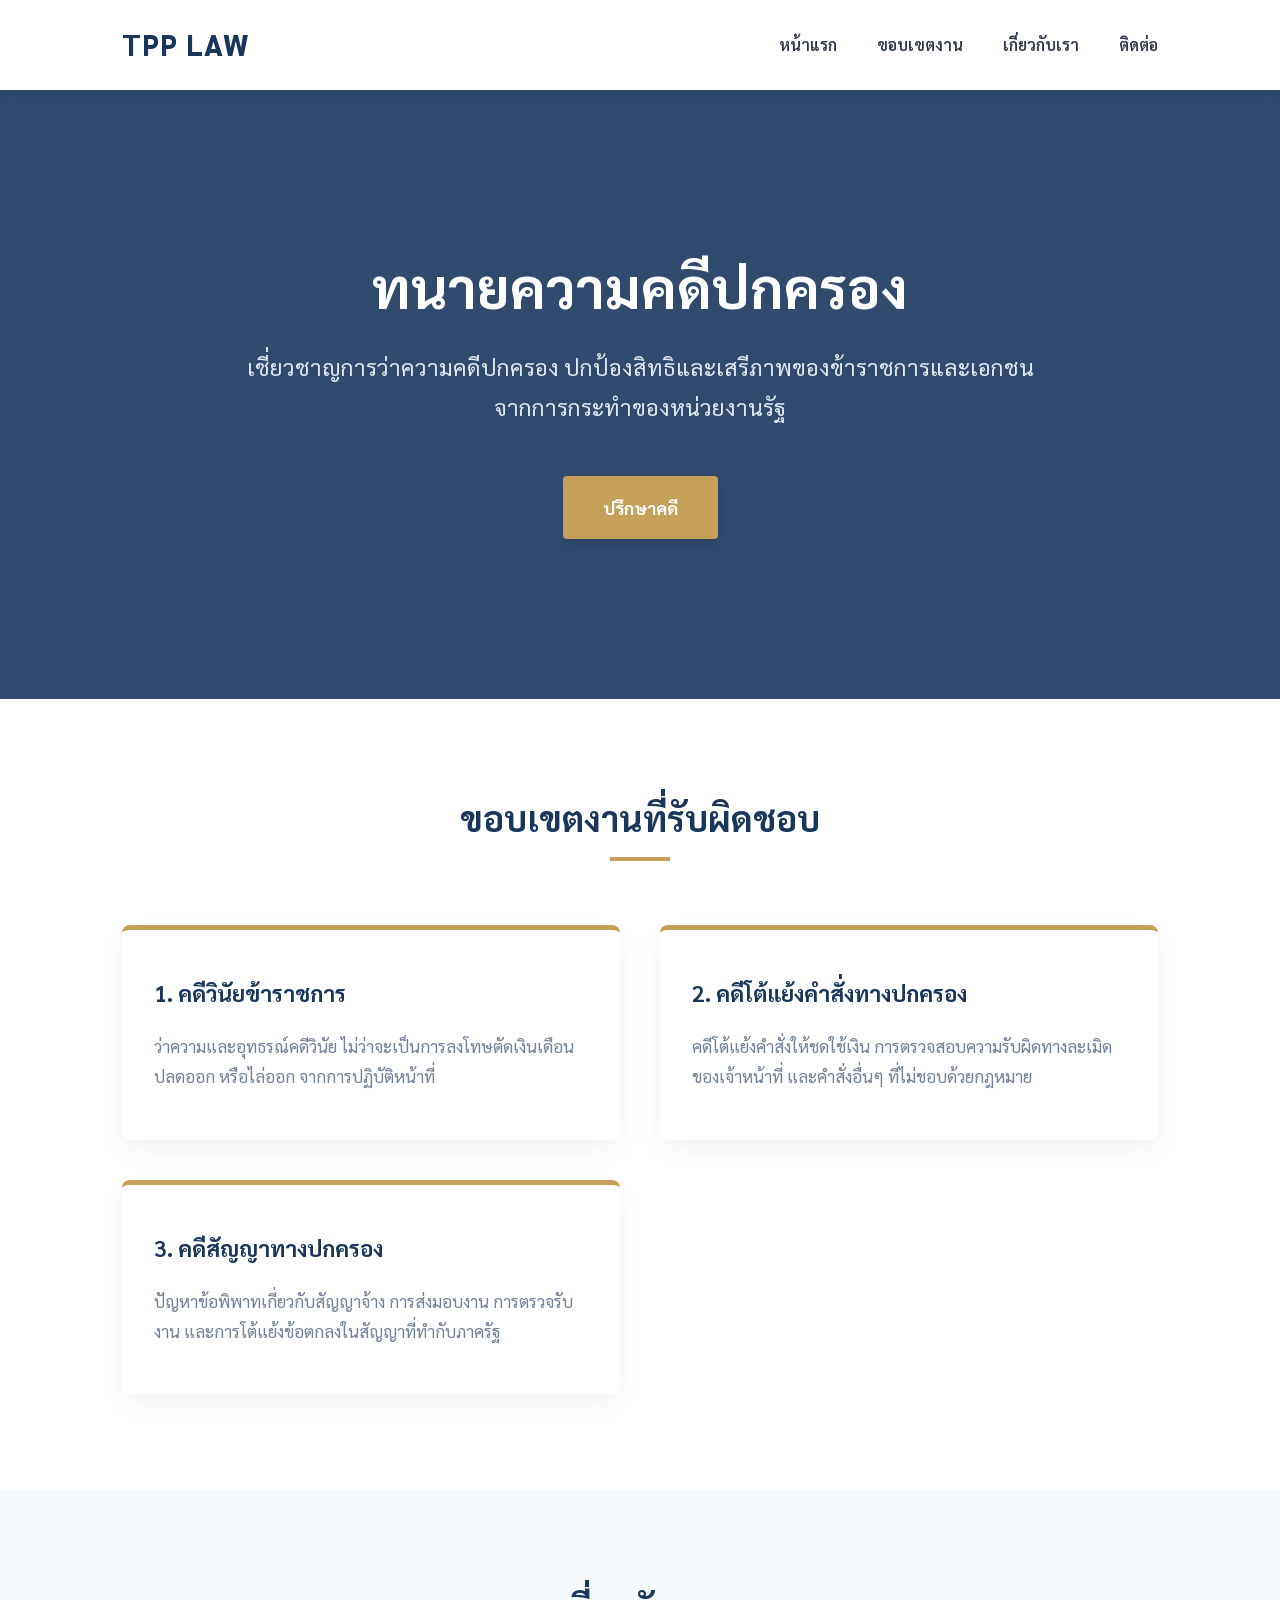
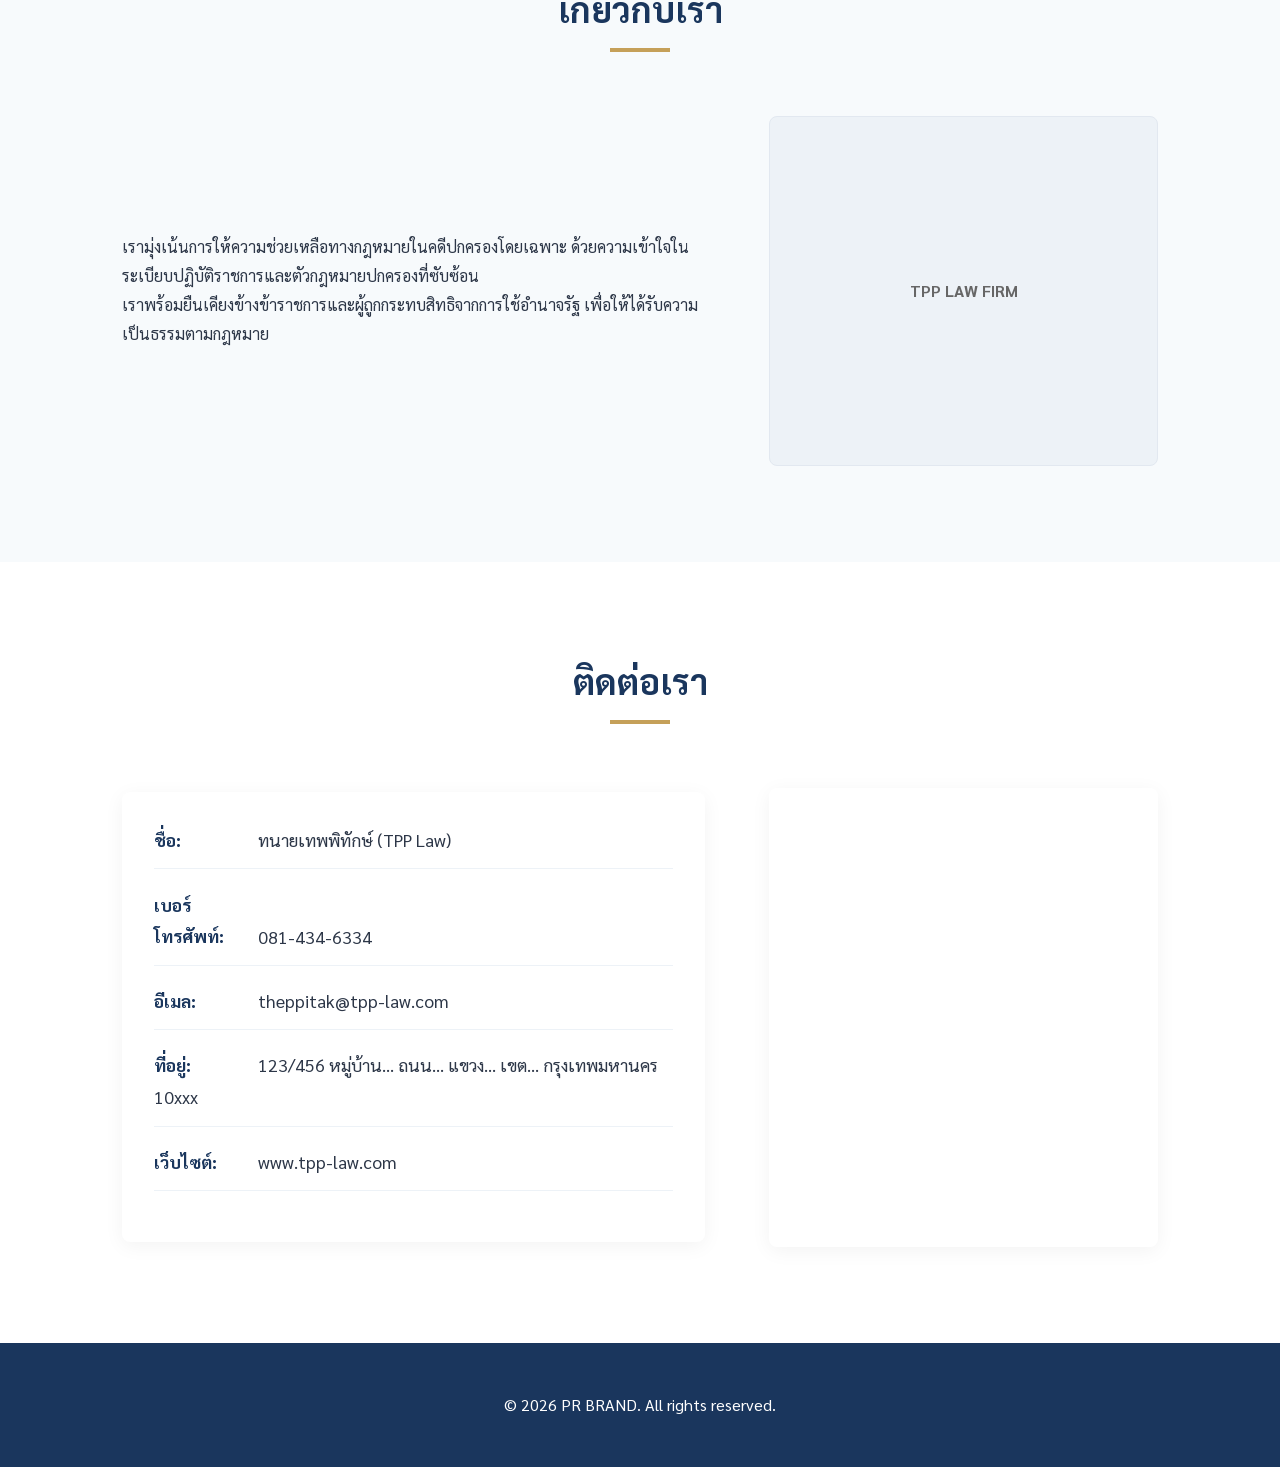
==== index.html @ 0ef20cc9 "Edit map" ====
<!DOCTYPE html>
<html lang="en">
<head>
    <meta charset="UTF-8">
    <meta name="viewport" content="width=device-width, initial-scale=1.0">
    <title>เทพพิทักษ์ (TPP Law) | ทนายความคดีปกครอง</title>
    <link rel="stylesheet" href="style.css">
    <link rel="preconnect" href="https://fonts.googleapis.com">
    <link rel="preconnect" href="https://fonts.gstatic.com" crossorigin>
    <link href="https://fonts.googleapis.com/css2?family=Sarabun:wght@400;600;700&family=Inter:wght@400;600;700&display=swap" rel="stylesheet">
</head>
<body>
    <header>
        <nav class="container">
            <div class="logo">TPP LAW</div>
            <ul class="nav-links">
                <li><a href="#hero">หน้าแรก</a></li>
                <li><a href="#services">ขอบเขตงาน</a></li>
                <li><a href="#about">เกี่ยวกับเรา</a></li>
                <li><a href="#contact">ติดต่อ</a></li>
            </ul>
        </nav>
    </header>

    <main>
        <section id="hero" class="hero">
            <div class="container">
                <h1>ทนายความคดีปกครอง</h1>
                <p>เชี่ยวชาญการว่าความคดีปกครอง ปกป้องสิทธิและเสรีภาพของข้าราชการและเอกชนจากการกระทำของหน่วยงานรัฐ</p>
                <a href="#contact" class="btn">ปรึกษาคดี</a>
            </div>
        </section>

        <section id="services" class="section">
            <div class="container">
                <h2>ขอบเขตงานที่รับผิดชอบ</h2>
                <div class="news-grid">
                    <article class="news-card">
                        <h3>1. คดีวินัยข้าราชการ</h3>
                        <p>ว่าความและอุทธรณ์คดีวินัย ไม่ว่าจะเป็นการลงโทษตัดเงินเดือน ปลดออก หรือไล่ออก จากการปฏิบัติหน้าที่</p>
                    </article>
                    <article class="news-card">
                        <h3>2. คดีโต้แย้งคำสั่งทางปกครอง</h3>
                        <p>คดีโต้แย้งคำสั่งให้ชดใช้เงิน การตรวจสอบความรับผิดทางละเมิดของเจ้าหน้าที่ และคำสั่งอื่นๆ ที่ไม่ชอบด้วยกฎหมาย</p>
                    </article>
                    <article class="news-card">
                        <h3>3. คดีสัญญาทางปกครอง</h3>
                        <p>ปัญหาข้อพิพาทเกี่ยวกับสัญญาจ้าง การส่งมอบงาน การตรวจรับงาน และการโต้แย้งข้อตกลงในสัญญาที่ทำกับภาครัฐ</p>
                    </article>
                </div>
            </div>
        </section>

        <section id="about" class="section bg-light">
            <div class="container">
                <h2>เกี่ยวกับเรา</h2>
                <div class="grid">
                    <div class="text">
                        <p>เรามุ่งเน้นการให้ความช่วยเหลือทางกฎหมายในคดีปกครองโดยเฉพาะ ด้วยความเข้าใจในระเบียบปฏิบัติราชการและตัวกฎหมายปกครองที่ซับซ้อน</p>
                        <p>เราพร้อมยืนเคียงข้างข้าราชการและผู้ถูกกระทบสิทธิจากการใช้อำนาจรัฐ เพื่อให้ได้รับความเป็นธรรมตามกฎหมาย</p>
                    </div>
                    <div class="image-placeholder">
                        <div class="box" style="display: flex; align-items: center; justify-content: center; font-weight: bold; color: #666;">TPP LAW FIRM</div>
                    </div>
                </div>
            </div>
        </section>

        <section id="contact" class="section">
            <div class="container">
                <h2>ติดต่อเรา</h2>
                <div class="grid">
                    <div class="contact-info">
                        <p><strong>ชื่อ:</strong> ทนายเทพพิทักษ์ (TPP Law)</p>
                        <p><strong>เบอร์โทรศัพท์:</strong> 081-434-6334</p>
                        <p><strong>อีเมล:</strong> theppitak@tpp-law.com</p>
                        <p><strong>ที่อยู่:</strong> 123/456 หมู่บ้าน... ถนน... แขวง... เขต... กรุงเทพมหานคร 10xxx</p>
                        <p><strong>เว็บไซต์:</strong> www.tpp-law.com</p>
                    </div>
                    <div class="map-container">
                        <!-- Google Maps Embed Placeholder -->
                       <iframe src="https://www.google.com/maps/embed?pb=!1m18!1m12!1m3!1d3872.954670544452!2d101.08023625074314!3d13.032708263732891!2m3!1f0!2f0!3f0!3m2!1i1024!2i768!4f13.1!3m3!1m2!1s0x3102c7f9271eb55d%3A0x60acb5c29b623179!2z4Liq4Liz4LiZ4Lix4LiB4LiH4Liy4LiZIOC5gOC4l-C4nuC4nuC4tOC4l-C4seC4geC4qeC5jCDguJfguJnguLLguKLguITguKfguLLguKE!5e1!3m2!1sth!2sth!4v1778157464120!5m2!1sth!2sth" width="600" height="450" style="border:0;" allowfullscreen="" loading="lazy" referrerpolicy="no-referrer-when-downgrade"></iframe>
                    </div>
                </div>
            </div>
        </section>
    </main>

    <footer>
        <div class="container">
            <p>&copy; 2026 PR BRAND. All rights reserved.</p>
        </div>
    </footer>

    <script src="script.js"></script>
</body>
</html>
---- style.css ----
:root {
    --primary-color: #1a365d; /* Navy Blue */
    --primary-dark: #122846;
    --accent-color: #c5a059; /* Gold */
    --text-color: #2d3748;
    --text-light: #718096;
    --bg-white: #ffffff;
    --bg-light: #f7fafc;
    --container-width: 1100px;
    --transition: all 0.3s ease;
}

* {
    margin: 0;
    padding: 0;
    box-sizing: border-box;
}

html {
    scroll-behavior: smooth;
}

body {
    font-family: 'Sarabun', 'Inter', sans-serif;
    line-height: 1.8;
    color: var(--text-color);
    background-color: var(--bg-white);
}

.container {
    max-width: var(--container-width);
    margin: 0 auto;
    padding: 0 2rem;
}

section {
    padding: 6rem 0;
}

.section.bg-light {
    background-color: var(--bg-light);
}

h1, h2, h3 {
    margin-bottom: 1.5rem;
    line-height: 1.3;
    font-weight: 700;
}

h2 {
    font-size: 2.2rem;
    text-align: center;
    margin-bottom: 4rem;
    color: var(--primary-color);
    position: relative;
}

h2::after {
    content: '';
    display: block;
    width: 60px;
    height: 4px;
    background: var(--accent-color);
    margin: 1rem auto 0;
}

a {
    text-decoration: none;
    color: inherit;
    transition: var(--transition);
}

ul {
    list-style: none;
}

/* Header & Nav */
header {
    background: rgba(255, 255, 255, 0.98);
    backdrop-filter: blur(10px);
    box-shadow: 0 2px 15px rgba(0,0,0,0.05);
    position: sticky;
    top: 0;
    z-index: 1000;
    padding: 1.2rem 0;
}

nav {
    display: flex;
    justify-content: space-between;
    align-items: center;
}

.logo {
    font-weight: 800;
    font-size: 1.8rem;
    color: var(--primary-color);
    letter-spacing: 1px;
}

.nav-links {
    display: flex;
    gap: 2.5rem;
}

.nav-links a {
    font-weight: 600;
    font-size: 1rem;
    color: var(--text-color);
}

.nav-links a:hover {
    color: var(--accent-color);
}

/* Hero Section */
.hero {
    background: linear-gradient(rgba(26, 54, 93, 0.9), rgba(26, 54, 93, 0.9)), url('https://images.unsplash.com/photo-1589829545856-d10d557cf95f?ixlib=rb-1.2.1&auto=format&fit=crop&w=1350&q=80');
    background-size: cover;
    background-position: center;
    color: #fff;
    text-align: center;
    padding: 10rem 0;
}

.hero h1 {
    font-size: 3.5rem;
    margin-bottom: 1.5rem;
}

.hero p {
    font-size: 1.4rem;
    color: #e2e8f0;
    max-width: 800px;
    margin: 0 auto 3rem;
}

.btn {
    display: inline-block;
    background: var(--accent-color);
    color: #fff;
    padding: 1rem 2.5rem;
    border-radius: 4px;
    font-weight: 700;
    font-size: 1.1rem;
    box-shadow: 0 4px 6px rgba(0,0,0,0.1);
}

.btn:hover {
    background: #b08e4a;
    transform: translateY(-2px);
}

/* Grid & Layout */
.grid {
    display: grid;
    grid-template-columns: 1.2fr 0.8fr;
    gap: 4rem;
    align-items: center;
}

.image-placeholder .box {
    width: 100%;
    height: 350px;
    background: #edf2f7;
    border-radius: 8px;
    border: 1px solid #e2e8f0;
}

/* Services/Cards */
.news-grid {
    display: grid;
    grid-template-columns: repeat(auto-fit, minmax(320px, 1fr));
    gap: 2.5rem;
}

.news-card {
    background: #fff;
    padding: 3rem 2rem;
    border-radius: 8px;
    box-shadow: 0 10px 25px rgba(0,0,0,0.05);
    border-top: 5px solid var(--accent-color);
    transition: var(--transition);
}

.news-card:hover {
    transform: translateY(-8px);
    box-shadow: 0 20px 35px rgba(0,0,0,0.1);
}

.news-card h3 {
    font-size: 1.4rem;
    color: var(--primary-color);
}

.news-card p {
    color: var(--text-light);
    font-size: 1.05rem;
}

/* Contact Section */
.contact-info {
    text-align: left;
    padding: 2rem;
    background: #fff;
    border-radius: 8px;
    box-shadow: 0 4px 20px rgba(0,0,0,0.05);
}

.map-container {
    width: 100%;
    overflow: hidden;
    border-radius: 8px;
    box-shadow: 0 4px 20px rgba(0,0,0,0.05);
}

.contact-info p {
    margin-bottom: 1.2rem;
    font-size: 1.1rem;
    border-bottom: 1px solid #edf2f7;
    padding-bottom: 0.8rem;
}

.contact-info strong {
    color: var(--primary-color);
    display: inline-block;
    width: 100px;
}

/* Footer */
footer {
    background: var(--primary-color);
    color: #fff;
    text-align: center;
    padding: 3rem 0;
}

/* Responsive */
@media (max-width: 768px) {
    .hero h1 {
        font-size: 2.5rem;
    }
    
    .grid {
        grid-template-columns: 1fr;
        gap: 2rem;
    }
    
    .nav-links {
        display: none;
    }
    
    section {
        padding: 4rem 0;
    }
}
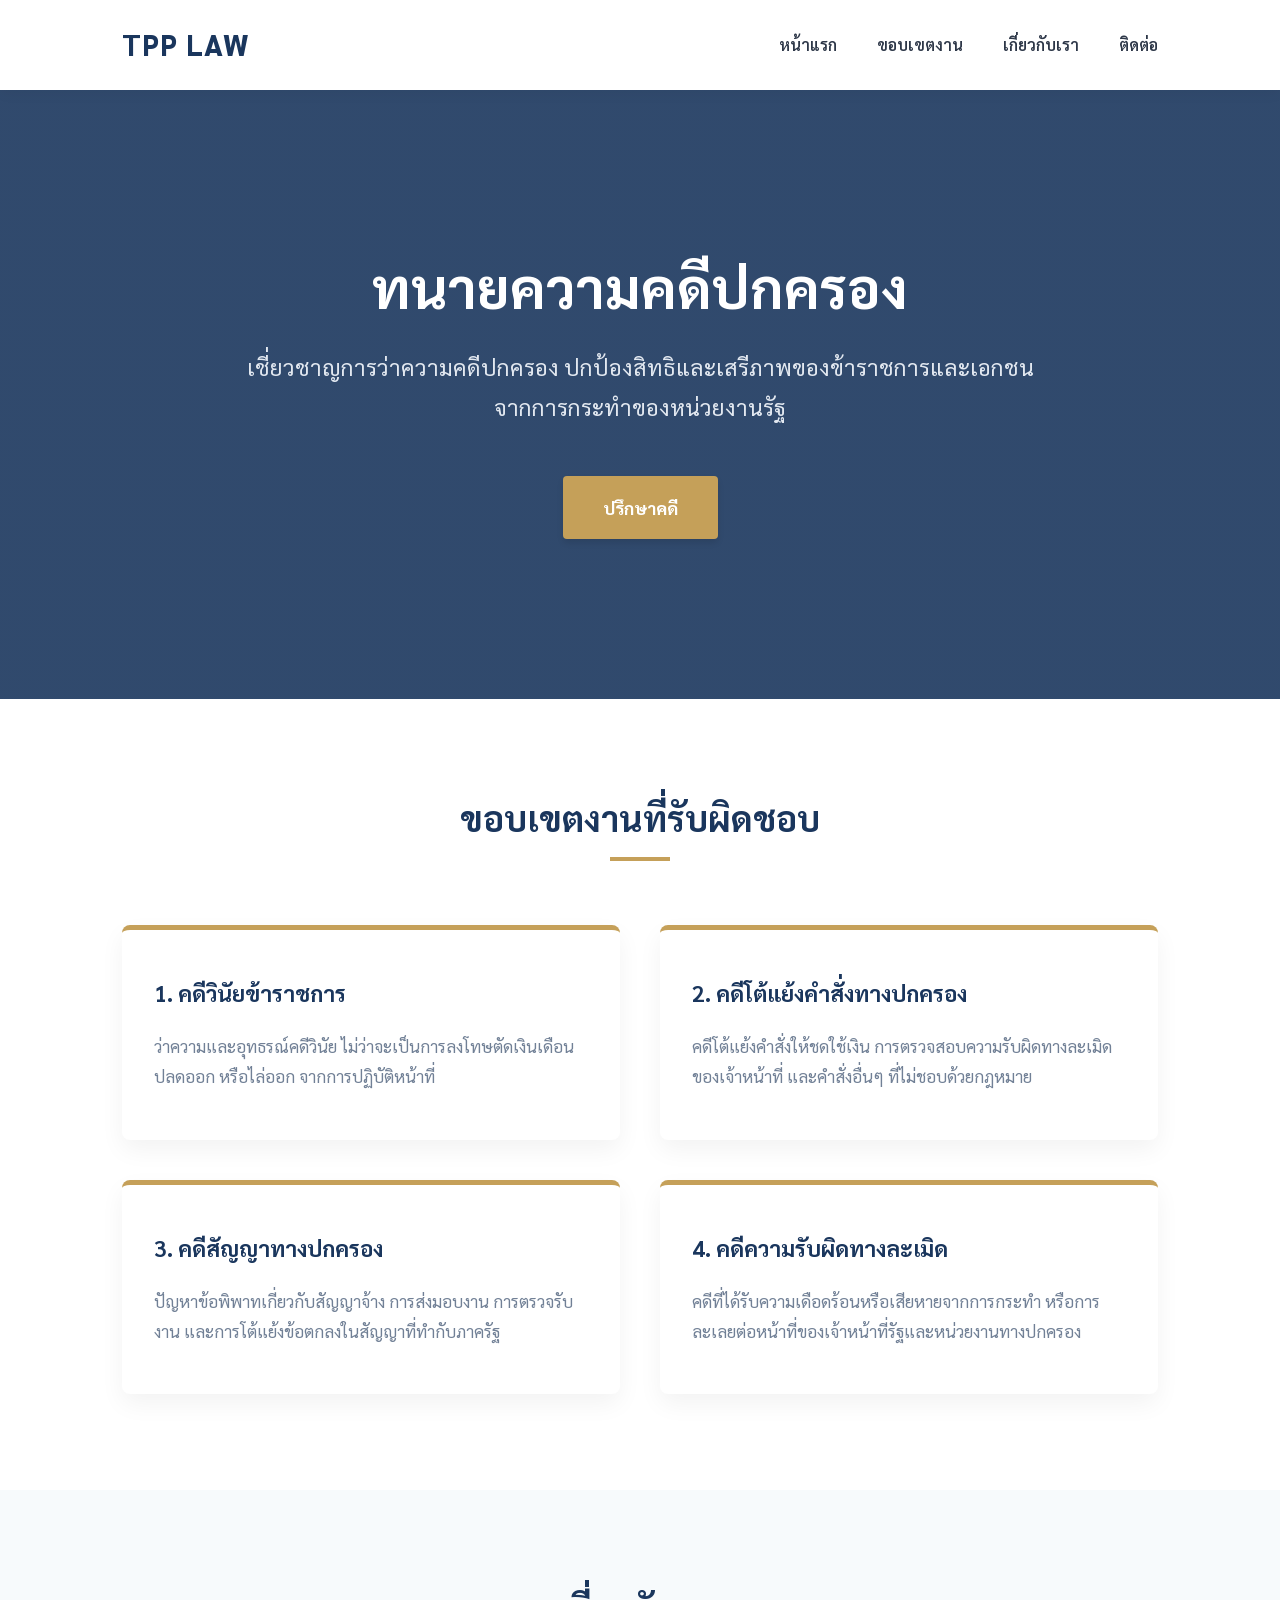
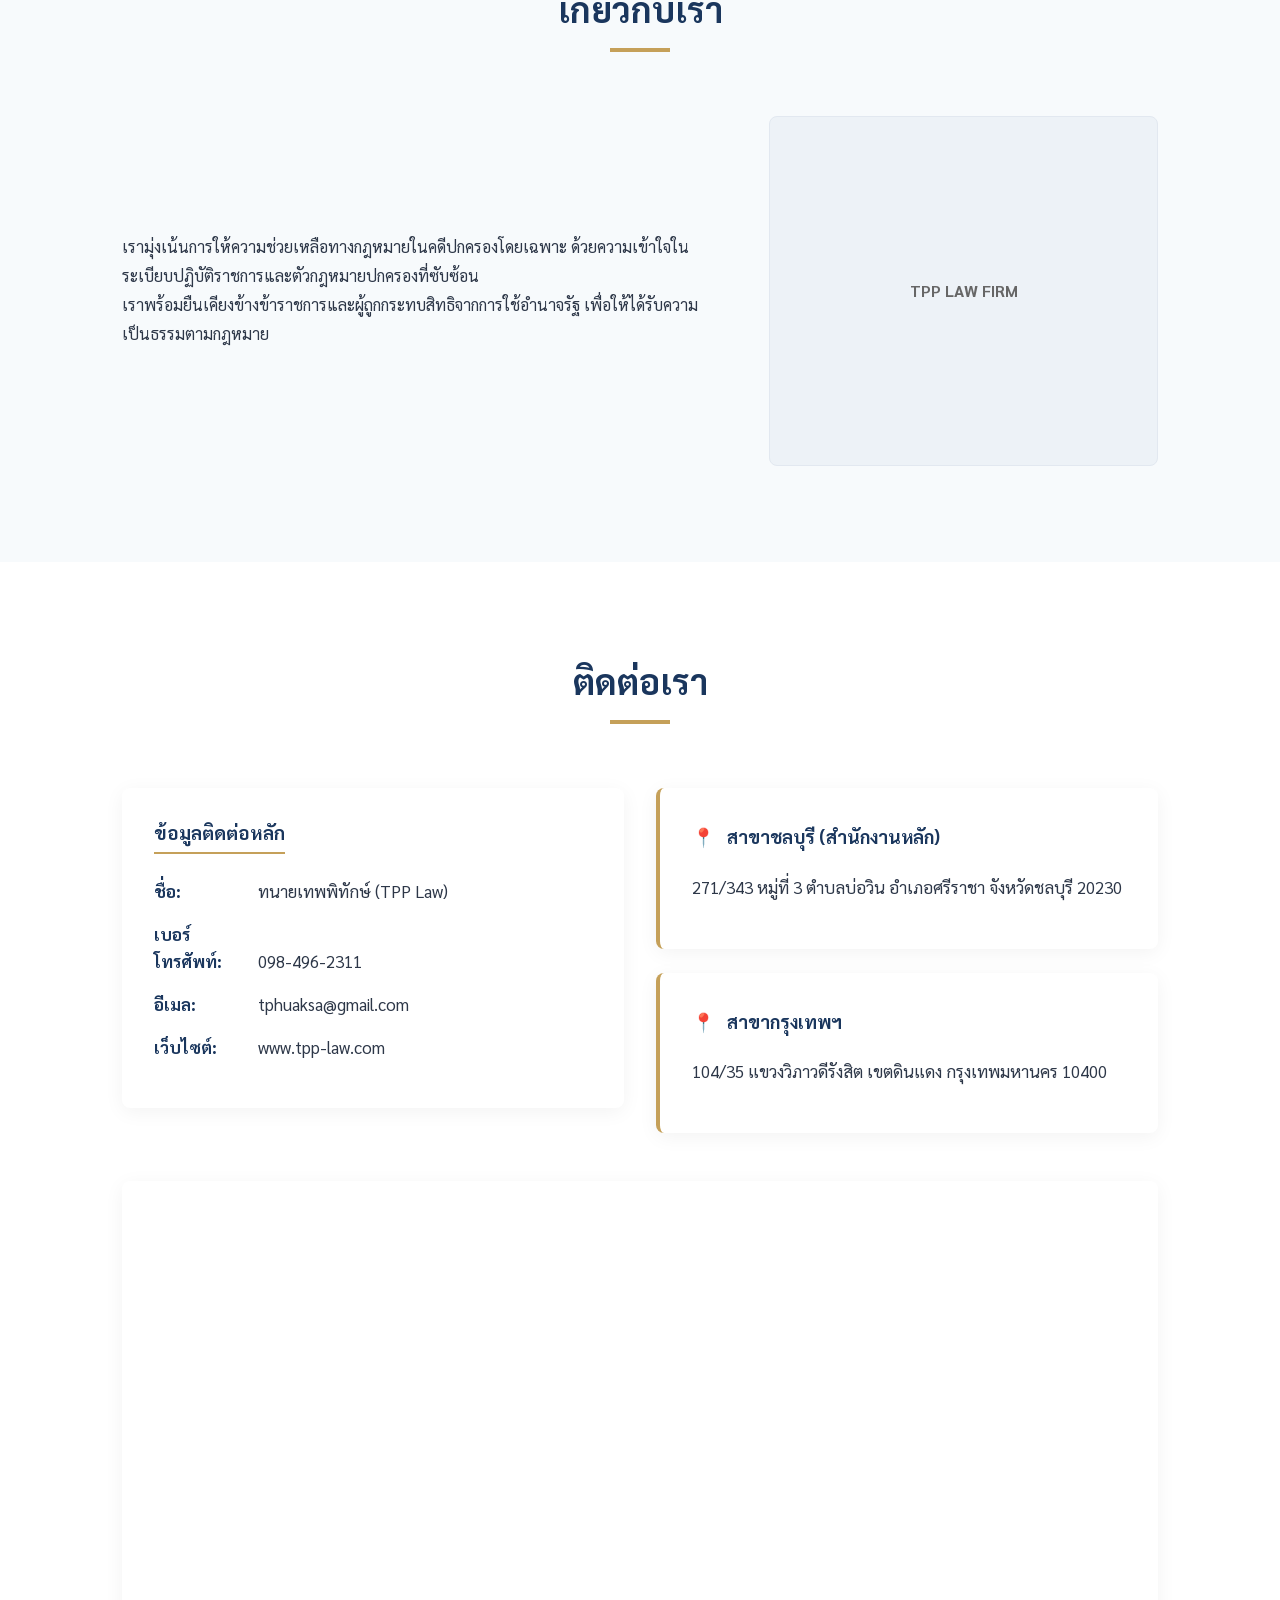
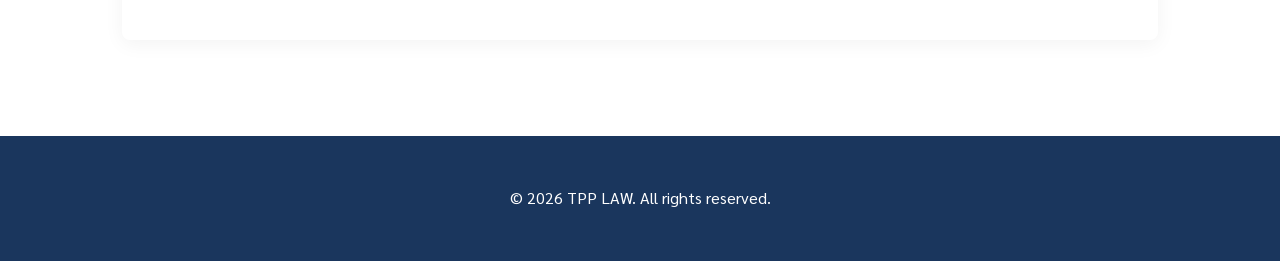
==== commit a7884787: "Add 4th service category - official liability" ====
--- a/index.html
+++ b/index.html
@@ -47,6 +47,10 @@
                         <h3>3. คดีสัญญาทางปกครอง</h3>
                         <p>ปัญหาข้อพิพาทเกี่ยวกับสัญญาจ้าง การส่งมอบงาน การตรวจรับงาน และการโต้แย้งข้อตกลงในสัญญาที่ทำกับภาครัฐ</p>
                     </article>
+                    <article class="news-card">
+                        <h3>4. คดีความรับผิดทางละเมิด</h3>
+                        <p>คดีที่ได้รับความเดือดร้อนหรือเสียหายจากการกระทำ หรือการละเลยต่อหน้าที่ของเจ้าหน้าที่รัฐและหน่วยงานทางปกครอง</p>
+                    </article>
                 </div>
             </div>
         </section>
@@ -69,18 +73,32 @@
         <section id="contact" class="section">
             <div class="container">
                 <h2>ติดต่อเรา</h2>
-                <div class="grid">
-                    <div class="contact-info">
-                        <p><strong>ชื่อ:</strong> ทนายเทพพิทักษ์ (TPP Law)</p>
-                        <p><strong>เบอร์โทรศัพท์:</strong> 081-434-6334</p>
-                        <p><strong>อีเมล:</strong> theppitak@tpp-law.com</p>
-                        <p><strong>ที่อยู่:</strong> 123/456 หมู่บ้าน... ถนน... แขวง... เขต... กรุงเทพมหานคร 10xxx</p>
-                        <p><strong>เว็บไซต์:</strong> www.tpp-law.com</p>
+                <div class="contact-grid">
+                    <div class="contact-main">
+                        <div class="contact-card">
+                            <h3>ข้อมูลติดต่อหลัก</h3>
+                            <p><strong>ชื่อ:</strong> ทนายเทพพิทักษ์ (TPP Law)</p>
+                            <p><strong>เบอร์โทรศัพท์:</strong> 098-496-2311</p>
+                            <p><strong>อีเมล:</strong> tphuaksa@gmail.com</p>
+                            <p><strong>เว็บไซต์:</strong> www.tpp-law.com</p>
+                        </div>
                     </div>
-                    <div class="map-container">
-                        <!-- Google Maps Embed Placeholder -->
-                       <iframe src="https://www.google.com/maps/embed?pb=!1m18!1m12!1m3!1d3872.954670544452!2d101.08023625074314!3d13.032708263732891!2m3!1f0!2f0!3f0!3m2!1i1024!2i768!4f13.1!3m3!1m2!1s0x3102c7f9271eb55d%3A0x60acb5c29b623179!2z4Liq4Liz4LiZ4Lix4LiB4LiH4Liy4LiZIOC5gOC4l-C4nuC4nuC4tOC4l-C4seC4geC4qeC5jCDguJfguJnguLLguKLguITguKfguLLguKE!5e1!3m2!1sth!2sth!4v1778157464120!5m2!1sth!2sth" width="600" height="450" style="border:0;" allowfullscreen="" loading="lazy" referrerpolicy="no-referrer-when-downgrade"></iframe>
+
+                    <div class="address-grid">
+                        <div class="address-card">
+                            <h4><i class="icon">📍</i> สาขาชลบุรี (สำนักงานหลัก)</h4>
+                            <p>271/343 หมู่ที่ 3 ตำบลบ่อวิน อำเภอศรีราชา จังหวัดชลบุรี 20230</p>
+                        </div>
+                        <div class="address-card">
+                            <h4><i class="icon">📍</i> สาขากรุงเทพฯ</h4>
+                            <p>104/35 แขวงวิภาวดีรังสิต เขตดินแดง กรุงเทพมหานคร 10400</p>
+                        </div>
                     </div>
+                </div>
+
+                <div class="map-container" style="margin-top: 3rem;">
+                    <!-- Google Maps Embed -->
+                    <iframe src="https://www.google.com/maps/embed?pb=!1m18!1m12!1m3!1d3872.954670544452!2d101.08023625074314!3d13.032708263732891!2m3!1f0!2f0!3f0!3m2!1i1024!2i768!4f13.1!3m3!1m2!1s0x3102c7f9271eb55d%3A0x60acb5c29b623179!2z4Liq4Liz4LiZ4Lix4LiB4LiH4Liy4LiZIOC5gOC4l-C4nuC4nuC4tOC4l-C4seC4geC4qeC5jCDguJfguJnguLLguKLguITguKfguLLguKE!5e1!3m2!1sth!2sth!4v1778157464120!5m2!1sth!2sth" width="100%" height="450" style="border:0; border-radius: 8px;" allowfullscreen="" loading="lazy" referrerpolicy="no-referrer-when-downgrade"></iframe>
                 </div>
             </div>
         </section>
@@ -88,7 +106,7 @@
 
     <footer>
         <div class="container">
-            <p>&copy; 2026 PR BRAND. All rights reserved.</p>
+            <p>&copy; 2026 TPP LAW. All rights reserved.</p>
         </div>
     </footer>
 
--- a/style.css
+++ b/style.css
@@ -199,12 +199,60 @@
 }
 
 /* Contact Section */
-.contact-info {
-    text-align: left;
+.contact-grid {
+    display: grid;
+    grid-template-columns: 1fr 1fr;
+    gap: 2rem;
+    align-items: start;
+}
+
+.contact-card, .address-card {
+    background: #fff;
     padding: 2rem;
-    background: #fff;
     border-radius: 8px;
     box-shadow: 0 4px 20px rgba(0,0,0,0.05);
+    height: 100%;
+}
+
+.contact-card h3, .address-card h4 {
+    color: var(--primary-color);
+    margin-bottom: 1.5rem;
+    border-bottom: 2px solid var(--accent-color);
+    padding-bottom: 0.5rem;
+    display: inline-block;
+}
+
+.contact-card p, .address-card p {
+    margin-bottom: 1rem;
+    font-size: 1.05rem;
+    line-height: 1.6;
+}
+
+.contact-card strong {
+    color: var(--primary-color);
+    display: inline-block;
+    width: 100px;
+}
+
+.address-grid {
+    display: grid;
+    grid-template-columns: 1fr;
+    gap: 1.5rem;
+}
+
+.address-card {
+    border-left: 4px solid var(--accent-color);
+}
+
+.address-card h4 {
+    font-size: 1.15rem;
+    border-bottom: none;
+    margin-bottom: 0.8rem;
+}
+
+.icon {
+    margin-right: 0.5rem;
+    font-style: normal;
 }
 
 .map-container {
@@ -212,19 +260,6 @@
     overflow: hidden;
     border-radius: 8px;
     box-shadow: 0 4px 20px rgba(0,0,0,0.05);
-}
-
-.contact-info p {
-    margin-bottom: 1.2rem;
-    font-size: 1.1rem;
-    border-bottom: 1px solid #edf2f7;
-    padding-bottom: 0.8rem;
-}
-
-.contact-info strong {
-    color: var(--primary-color);
-    display: inline-block;
-    width: 100px;
 }
 
 /* Footer */
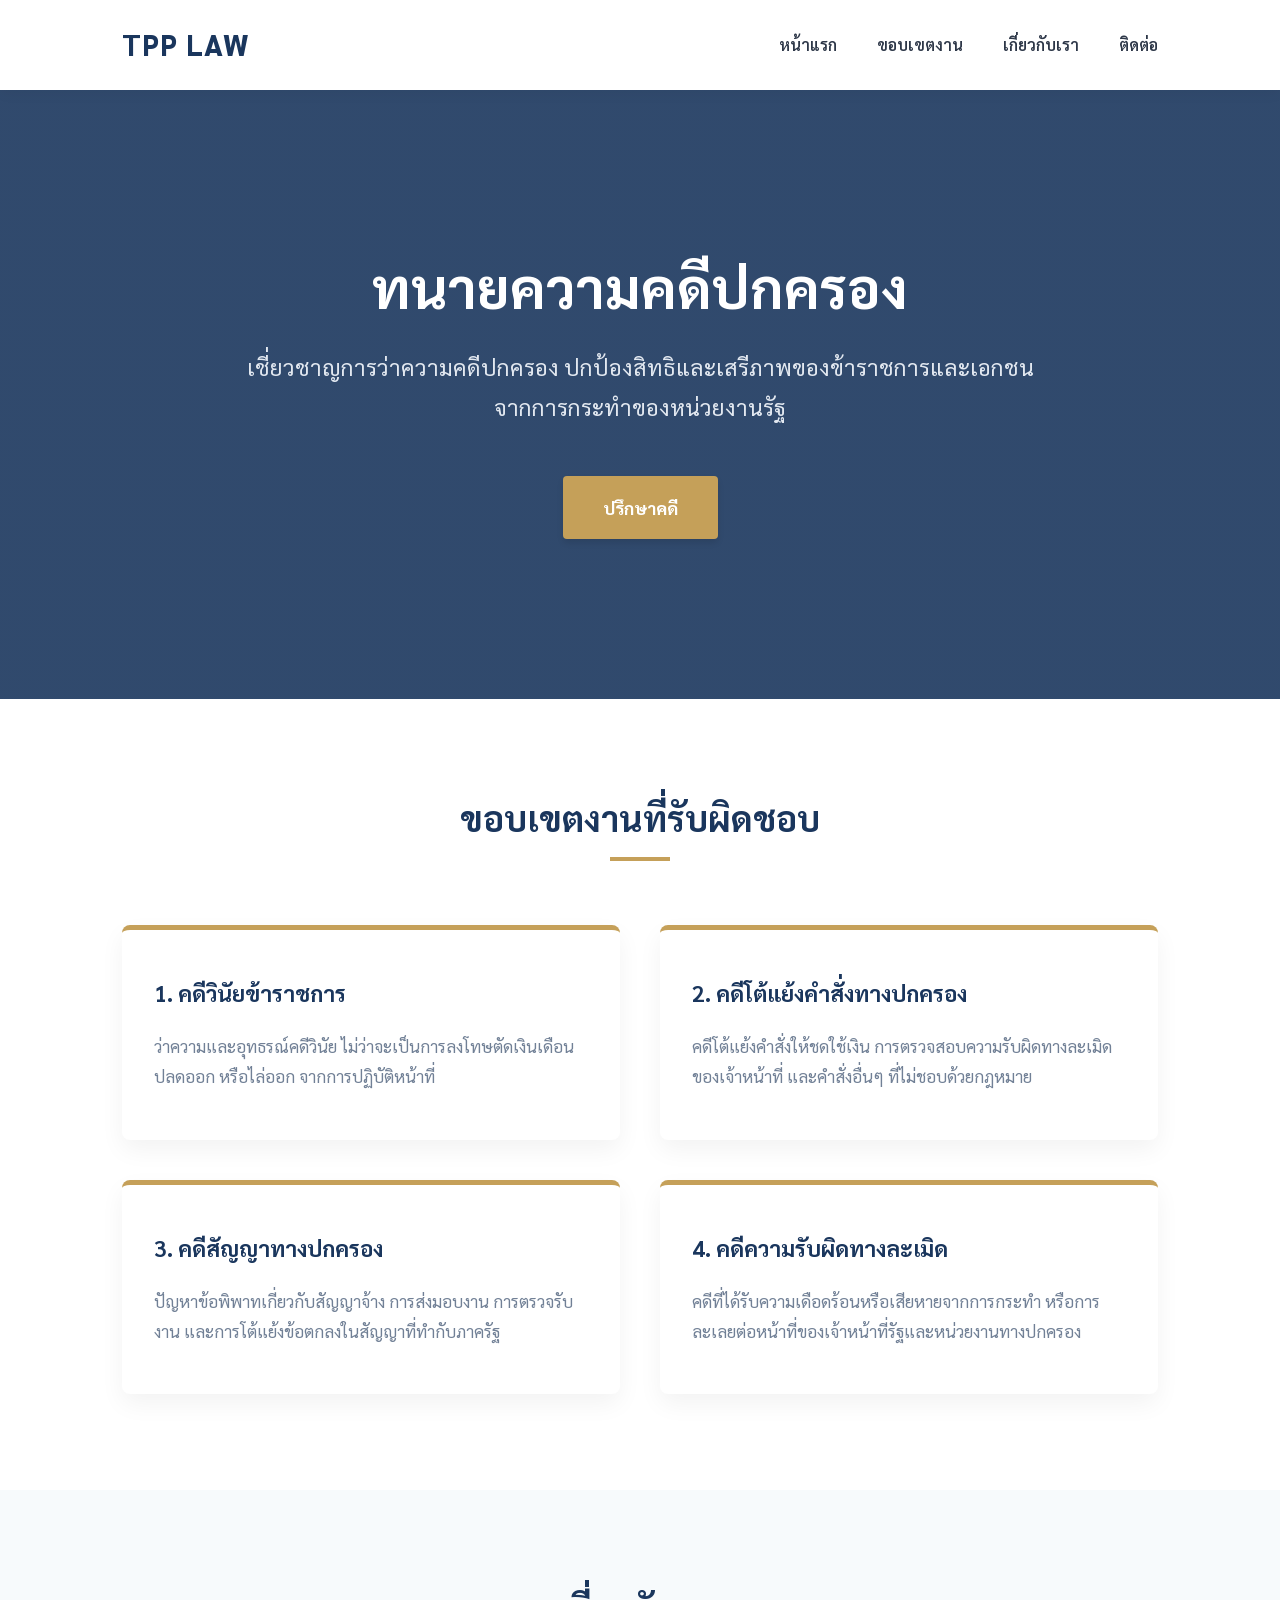
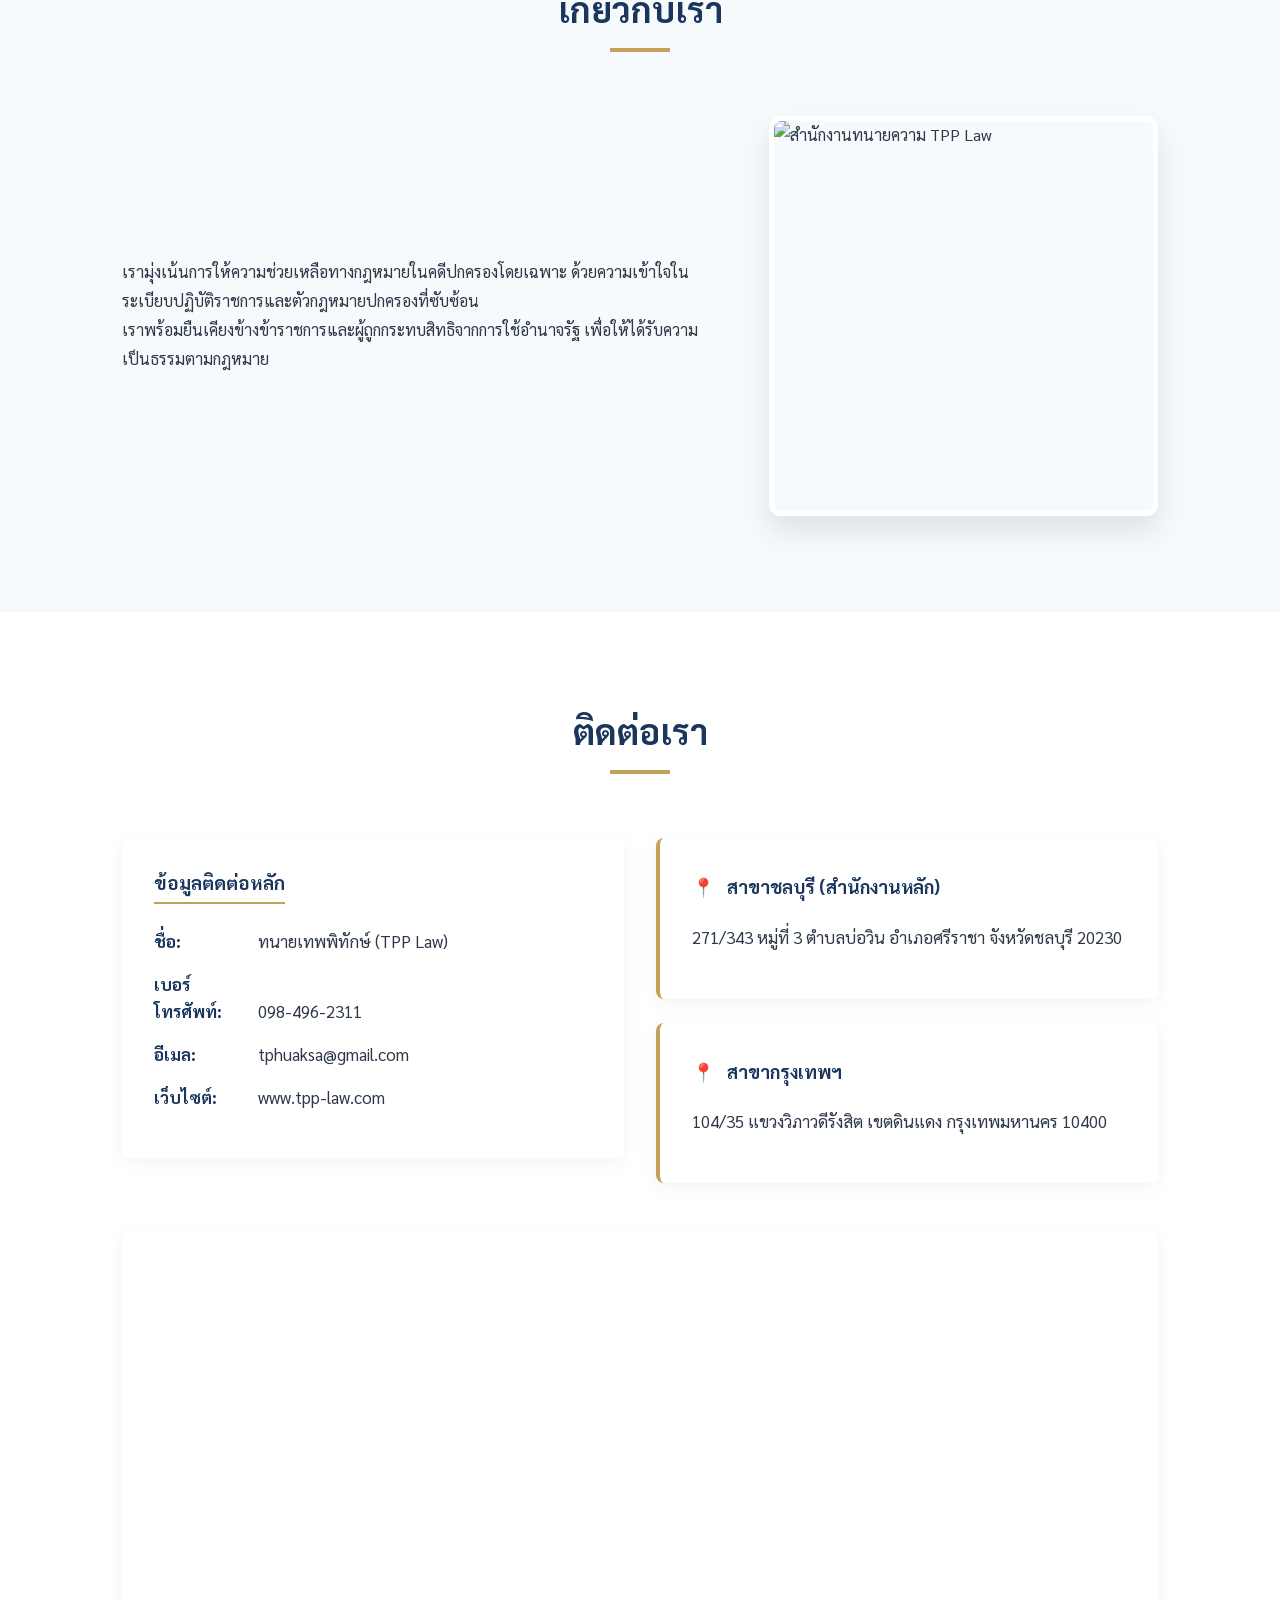
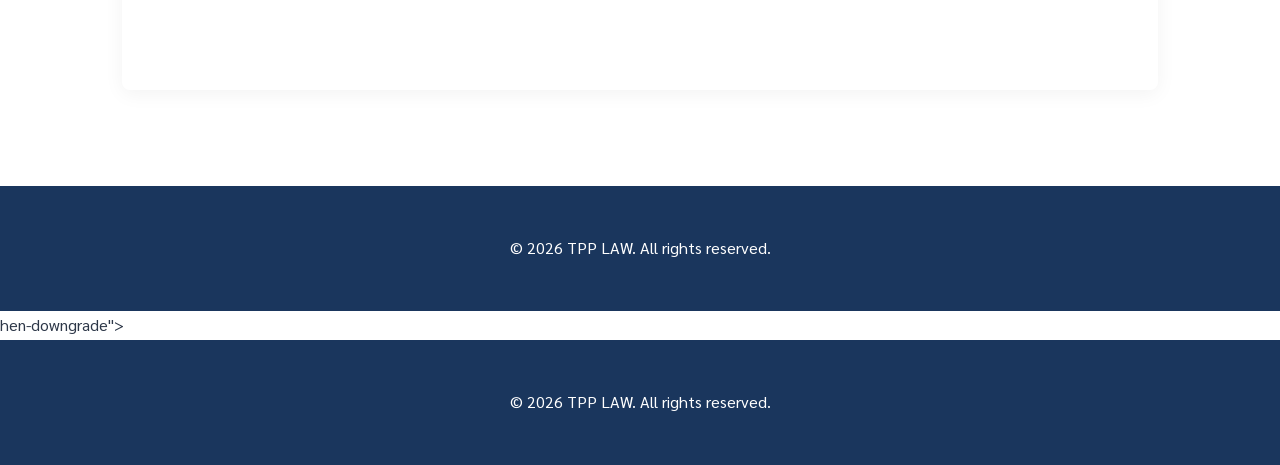
==== commit 506b2c11: "Emphasize phone number and call-to-actions for consultations" ====
--- a/index.html
+++ b/index.html
@@ -1,9 +1,73 @@
 <!DOCTYPE html>
-<html lang="en">
+<html lang="th">
 <head>
     <meta charset="UTF-8">
     <meta name="viewport" content="width=device-width, initial-scale=1.0">
-    <title>เทพพิทักษ์ (TPP Law) | ทนายความคดีปกครอง</title>
+    <title>ทนายเทพพิทักษ์ (TPP Law) | ทนายความคดีปกครอง เชี่ยวชาญคดีวินัยและละเมิด</title>
+    <meta name="description" content="ทนายเทพพิทักษ์ (TPP Law) เชี่ยวชาญคดีปกครอง คดีวินัยข้าราชการ คดีโต้แย้งคำสั่งทางปกครอง และคดีความรับผิดทางละเมิด ให้คำปรึกษากฎหมายปกครองทั้งในชลบุรีและกรุงเทพฯ">
+    <meta name="keywords" content="ทนายคดีปกครอง, ทนายเทพพิทักษ์, TPP Law, คดีวินัยข้าราชการ, คดีปกครอง ชลบุรี, คดีปกครอง กรุงเทพ, ทนายความ บ่อวิน, ฟ้องศาลปกครอง">
+    <link rel="canonical" href="https://www.tpp-law.com/">
+
+    <!-- Open Graph / Facebook -->
+    <meta property="og:type" content="website">
+    <meta property="og:url" content="https://www.tpp-law.com/">
+    <meta property="og:title" content="ทนายเทพพิทักษ์ (TPP Law) | ทนายความคดีปกครอง">
+    <meta property="og:description" content="เชี่ยวชาญการว่าความคดีปกครอง ปกป้องสิทธิข้าราชการและเอกชน">
+    <meta property="og:image" content="https://www.tpp-law.com/og-image.jpg">
+
+    <!-- Twitter -->
+    <meta property="twitter:card" content="summary_large_image">
+    <meta property="twitter:url" content="https://www.tpp-law.com/">
+    <meta property="twitter:title" content="ทนายเทพพิทักษ์ (TPP Law) | ทนายความคดีปกครอง">
+    <meta property="twitter:description" content="เชี่ยวชาญการว่าความคดีปกครอง ปกป้องสิทธิข้าราชการและเอกชน">
+    <meta property="twitter:image" content="https://www.tpp-law.com/og-image.jpg">
+
+    <!-- Structured Data -->
+    <script type="application/ld+json">
+    {
+      "@context": "https://schema.org",
+      "@type": "LegalService",
+      "name": "ทนายเทพพิทักษ์ (TPP Law)",
+      "description": "ทนายความผู้เชี่ยวชาญด้านคดีปกครอง คดีวินัย และความรับผิดทางละเมิด",
+      "image": "https://www.tpp-law.com/og-image.jpg",
+      "url": "https://www.tpp-law.com/",
+      "telephone": "098-496-2311",
+      "address": [
+        {
+          "@type": "PostalAddress",
+          "streetAddress": "271/343 หมู่ที่ 3 ตำบลบ่อวิน อำเภอศรีราชา",
+          "addressLocality": "ชลบุรี",
+          "postalCode": "20230",
+          "addressCountry": "TH"
+        },
+        {
+          "@type": "PostalAddress",
+          "streetAddress": "104/35 แขวงวิภาวดีรังสิต เขตดินแดง",
+          "addressLocality": "กรุงเทพมหานคร",
+          "postalCode": "10400",
+          "addressCountry": "TH"
+        }
+      ],
+      "geo": {
+        "@type": "GeoCoordinates",
+        "latitude": 13.0327083,
+        "longitude": 101.0802363
+      },
+      "openingHoursSpecification": {
+        "@type": "OpeningHoursSpecification",
+        "dayOfWeek": [
+          "Monday",
+          "Tuesday",
+          "Wednesday",
+          "Thursday",
+          "Friday"
+        ],
+        "opens": "08:30",
+        "closes": "17:30"
+      }
+    }
+    </script>
+
     <link rel="stylesheet" href="style.css">
     <link rel="preconnect" href="https://fonts.googleapis.com">
     <link rel="preconnect" href="https://fonts.gstatic.com" crossorigin>
@@ -12,7 +76,7 @@
 <body>
     <header>
         <nav class="container">
-            <div class="logo">TPP LAW</div>
+            <div class="logo"><a href="/" aria-label="TPP LAW Home">TPP LAW</a></div>
             <ul class="nav-links">
                 <li><a href="#hero">หน้าแรก</a></li>
                 <li><a href="#services">ขอบเขตงาน</a></li>
@@ -63,8 +127,8 @@
                         <p>เรามุ่งเน้นการให้ความช่วยเหลือทางกฎหมายในคดีปกครองโดยเฉพาะ ด้วยความเข้าใจในระเบียบปฏิบัติราชการและตัวกฎหมายปกครองที่ซับซ้อน</p>
                         <p>เราพร้อมยืนเคียงข้างข้าราชการและผู้ถูกกระทบสิทธิจากการใช้อำนาจรัฐ เพื่อให้ได้รับความเป็นธรรมตามกฎหมาย</p>
                     </div>
-                    <div class="image-placeholder">
-                        <div class="box" style="display: flex; align-items: center; justify-content: center; font-weight: bold; color: #666;">TPP LAW FIRM</div>
+                    <div class="about-image">
+                        <img src="https://images.unsplash.com/photo-1505664194779-8beaceb93744?ixlib=rb-1.2.1&auto=format&fit=crop&w=1350&q=80" alt="สำนักงานทนายความ TPP Law" loading="lazy">
                     </div>
                 </div>
             </div>
@@ -110,6 +174,25 @@
         </div>
     </footer>
 
+    <a href="tel:0984962311" class="floating-call-btn" aria-label="โทรปรึกษาทนาย">
+        <span class="pulse"></span>
+        <i class="icon">📞</i>
+    </a>
+
+    <script src="script.js"></script>
+</body>
+</html>hen-downgrade"></iframe>
+                </div>
+            </div>
+        </section>
+    </main>
+
+    <footer>
+        <div class="container">
+            <p>&copy; 2026 TPP LAW. All rights reserved.</p>
+        </div>
+    </footer>
+
     <script src="script.js"></script>
 </body>
 </html>
--- a/style.css
+++ b/style.css
@@ -135,6 +135,13 @@
     margin: 0 auto 3rem;
 }
 
+.hero-actions {
+    display: flex;
+    gap: 1.5rem;
+    justify-content: center;
+    margin-top: 2rem;
+}
+
 .btn {
     display: inline-block;
     background: var(--accent-color);
@@ -149,6 +156,61 @@
 .btn:hover {
     background: #b08e4a;
     transform: translateY(-2px);
+}
+
+.btn-call {
+    background: #e53e3e; /* Urgent Red */
+    font-size: 1.3rem !important;
+    padding: 1.2rem 2.5rem !important;
+}
+
+.btn-call:hover {
+    background: #c53030;
+}
+
+.btn-outline {
+    background: transparent;
+    border: 2px solid #fff;
+    color: #fff;
+}
+
+.btn-outline:hover {
+    background: rgba(255, 255, 255, 0.1);
+}
+
+/* Floating Call Button */
+.floating-call-btn {
+    position: fixed;
+    bottom: 30px;
+    right: 30px;
+    width: 70px;
+    height: 70px;
+    background: #e53e3e;
+    color: #fff;
+    border-radius: 50%;
+    display: none; /* Shown on mobile */
+    align-items: center;
+    justify-content: center;
+    font-size: 2rem;
+    box-shadow: 0 4px 20px rgba(229, 62, 62, 0.4);
+    z-index: 9999;
+    text-decoration: none;
+}
+
+.pulse {
+    position: absolute;
+    width: 100%;
+    height: 100%;
+    background: inherit;
+    border-radius: 50%;
+    opacity: 0.6;
+    animation: pulse-animation 2s infinite;
+    z-index: -1;
+}
+
+@keyframes pulse-animation {
+    0% { transform: scale(1); opacity: 0.6; }
+    100% { transform: scale(1.6); opacity: 0; }
 }
 
 /* Grid & Layout */
@@ -159,12 +221,31 @@
     align-items: center;
 }
 
-.image-placeholder .box {
+/* About Section Image */
+.about-image {
     width: 100%;
-    height: 350px;
-    background: #edf2f7;
-    border-radius: 8px;
-    border: 1px solid #e2e8f0;
+    height: 400px;
+    overflow: hidden;
+    border-radius: 12px;
+    box-shadow: 0 15px 30px rgba(0,0,0,0.1);
+    border: 5px solid #fff;
+    transition: var(--transition);
+}
+
+.about-image img {
+    width: 100%;
+    height: 100%;
+    object-fit: cover;
+    transition: var(--transition);
+}
+
+.about-image:hover {
+    transform: translateY(-5px);
+    box-shadow: 0 20px 40px rgba(0,0,0,0.15);
+}
+
+.about-image:hover img {
+    transform: scale(1.05);
 }
 
 /* Services/Cards */
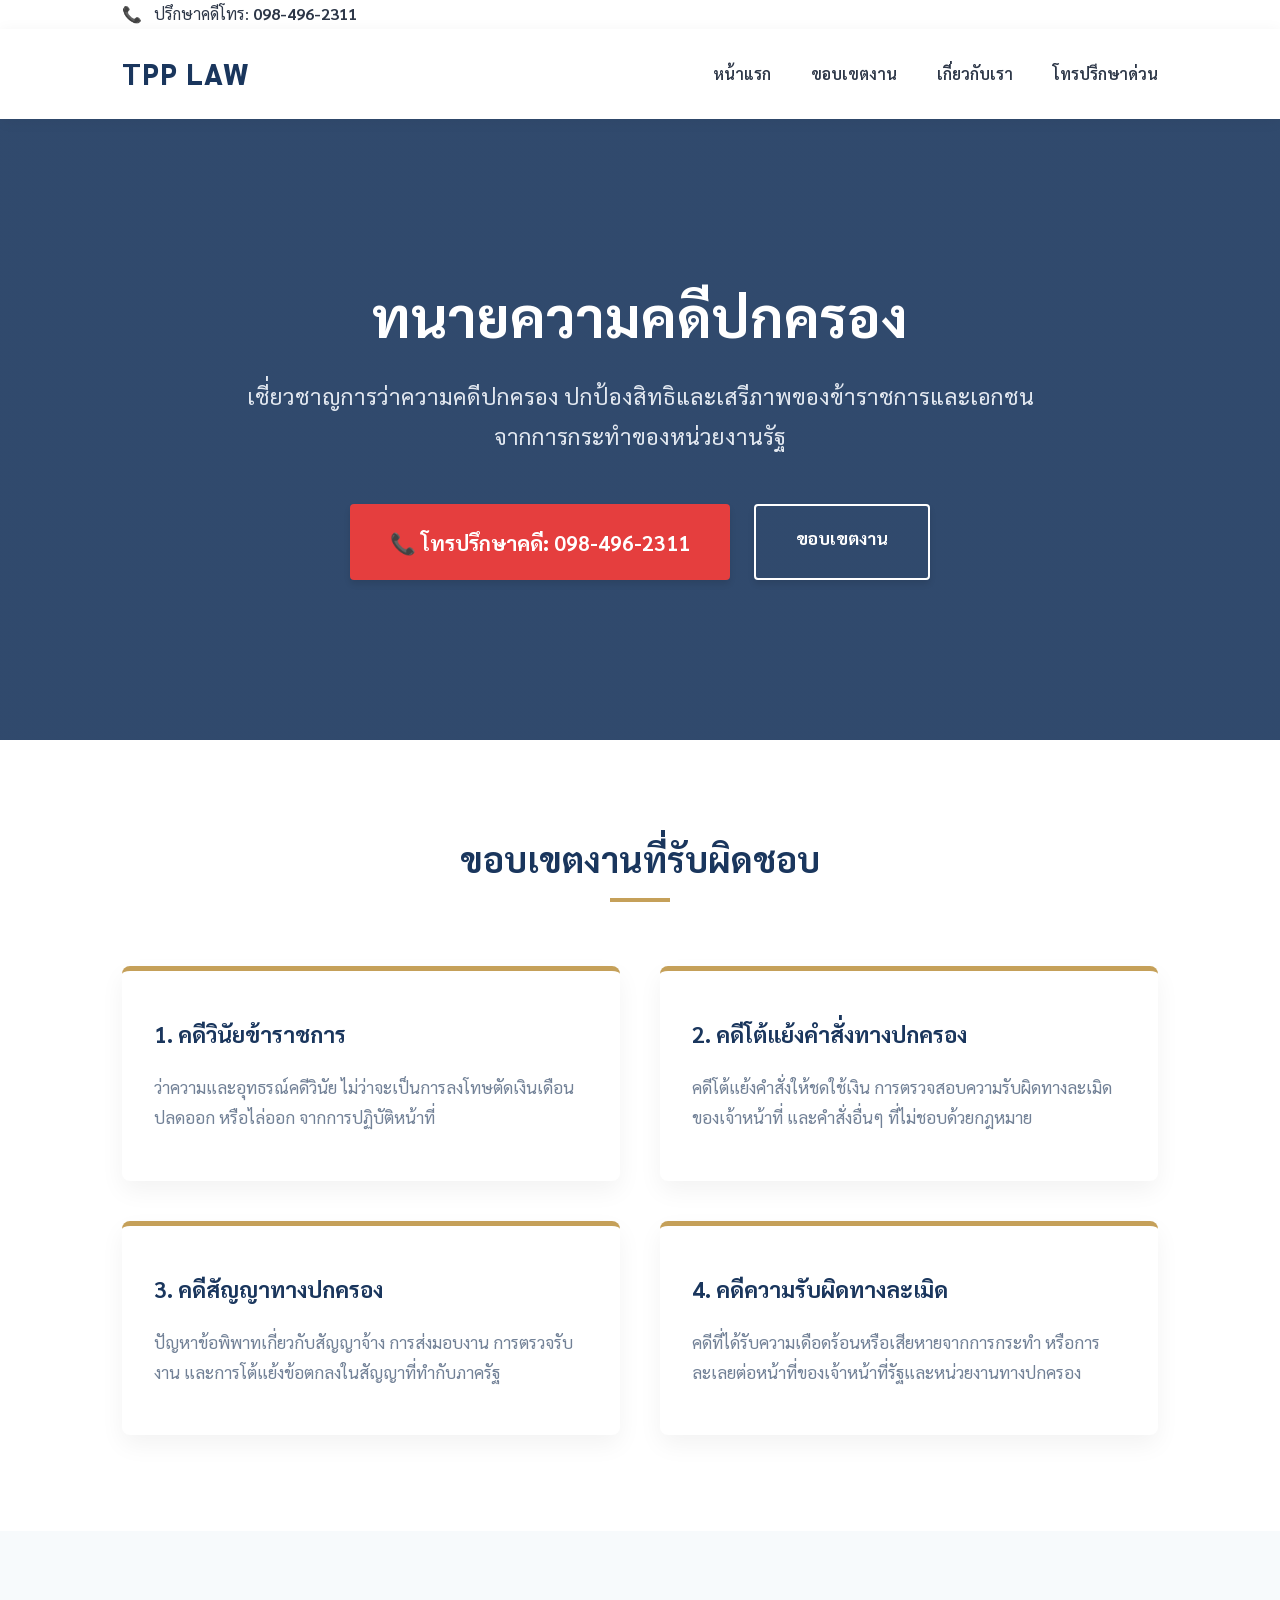
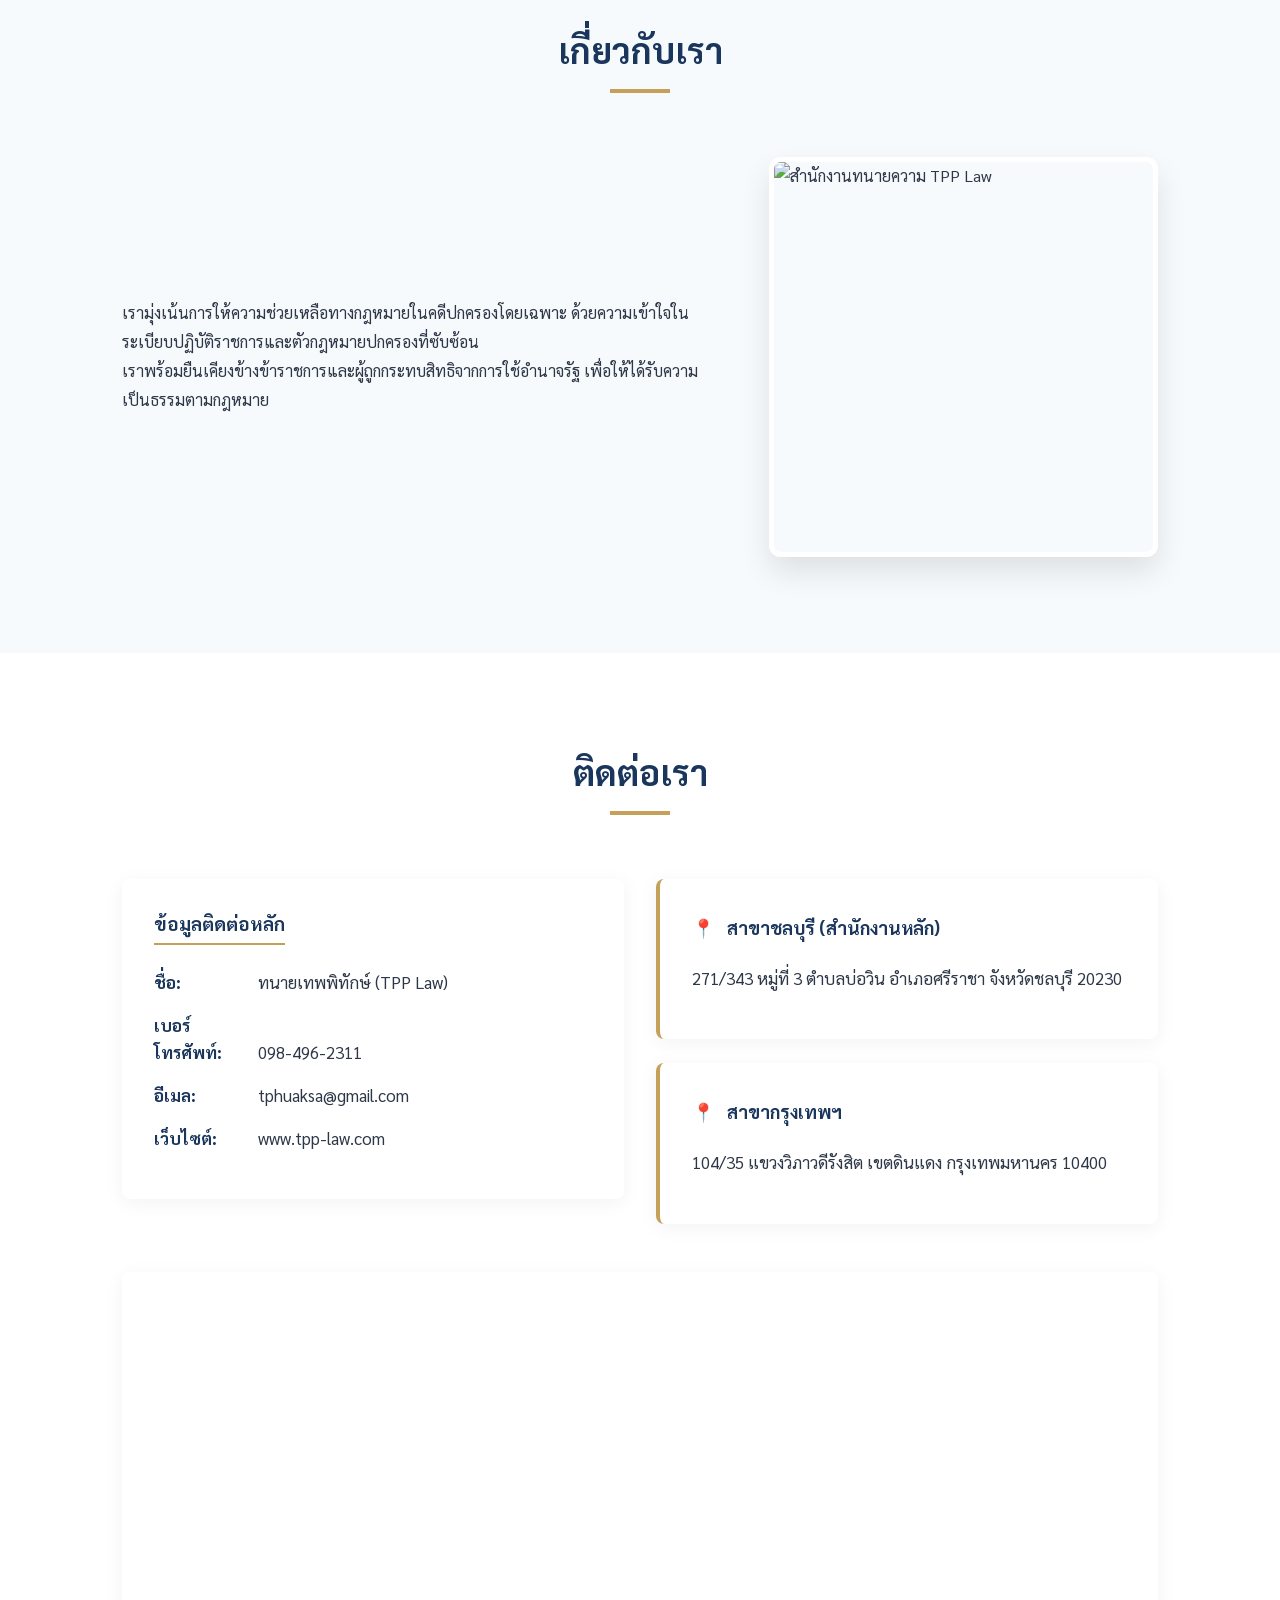
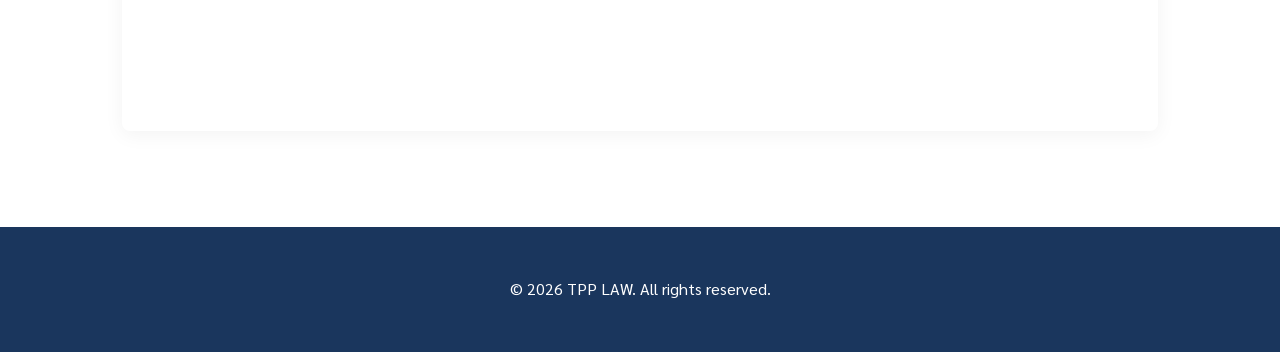
==== commit 1de3ef19: "Fix double footer issue and clean up code structure" ====
--- a/index.html
+++ b/index.html
@@ -74,6 +74,11 @@
     <link href="https://fonts.googleapis.com/css2?family=Sarabun:wght@400;600;700&family=Inter:wght@400;600;700&display=swap" rel="stylesheet">
 </head>
 <body>
+    <div class="top-bar">
+        <div class="container">
+            <a href="tel:0984962311" class="top-link"><i class="icon">📞</i> ปรึกษาคดีโทร: <strong>098-496-2311</strong></a>
+        </div>
+    </div>
     <header>
         <nav class="container">
             <div class="logo"><a href="/" aria-label="TPP LAW Home">TPP LAW</a></div>
@@ -81,7 +86,7 @@
                 <li><a href="#hero">หน้าแรก</a></li>
                 <li><a href="#services">ขอบเขตงาน</a></li>
                 <li><a href="#about">เกี่ยวกับเรา</a></li>
-                <li><a href="#contact">ติดต่อ</a></li>
+                <li><a href="tel:0984962311" class="nav-cta">โทรปรึกษาด่วน</a></li>
             </ul>
         </nav>
     </header>
@@ -91,7 +96,10 @@
             <div class="container">
                 <h1>ทนายความคดีปกครอง</h1>
                 <p>เชี่ยวชาญการว่าความคดีปกครอง ปกป้องสิทธิและเสรีภาพของข้าราชการและเอกชนจากการกระทำของหน่วยงานรัฐ</p>
-                <a href="#contact" class="btn">ปรึกษาคดี</a>
+                <div class="hero-actions">
+                    <a href="tel:0984962311" class="btn btn-call">📞 โทรปรึกษาคดี: 098-496-2311</a>
+                    <a href="#services" class="btn btn-outline">ขอบเขตงาน</a>
+                </div>
             </div>
         </section>
 
@@ -181,18 +189,4 @@
 
     <script src="script.js"></script>
 </body>
-</html>hen-downgrade"></iframe>
-                </div>
-            </div>
-        </section>
-    </main>
-
-    <footer>
-        <div class="container">
-            <p>&copy; 2026 TPP LAW. All rights reserved.</p>
-        </div>
-    </footer>
-
-    <script src="script.js"></script>
-</body>
 </html>
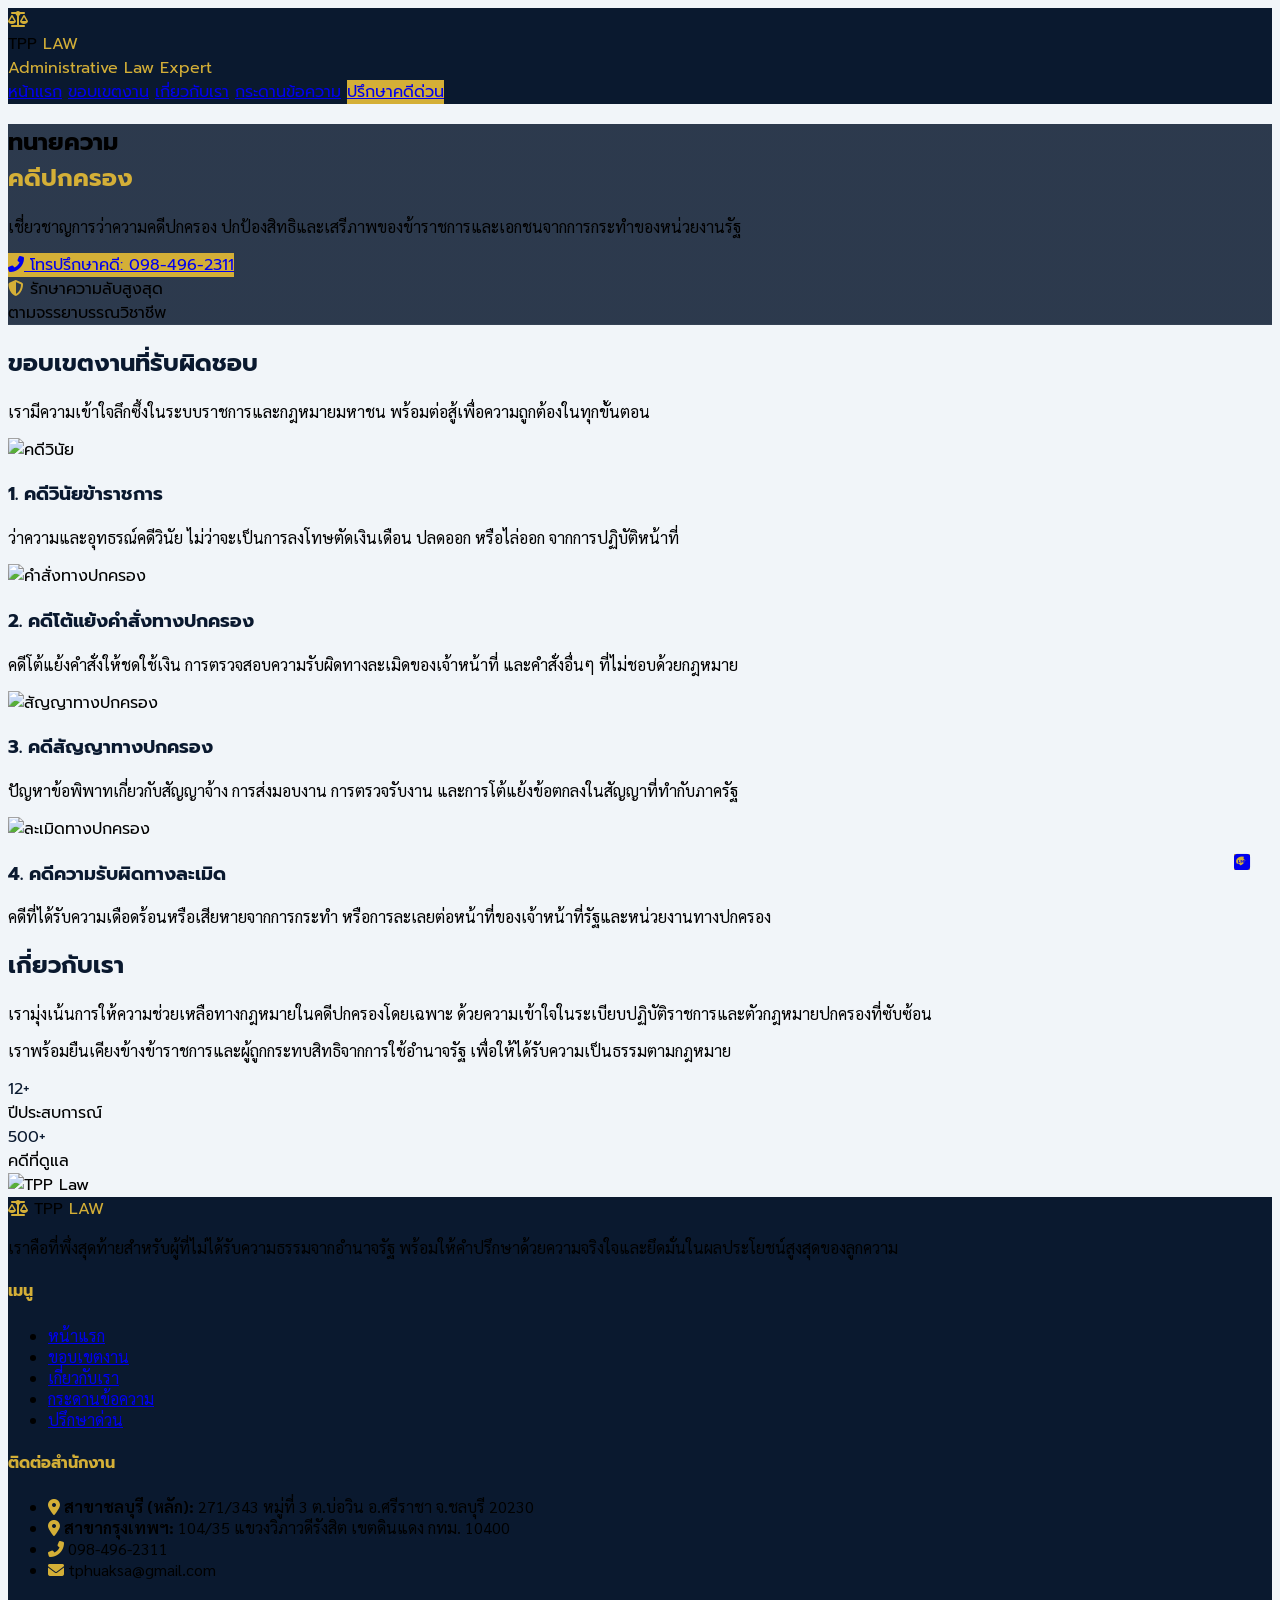
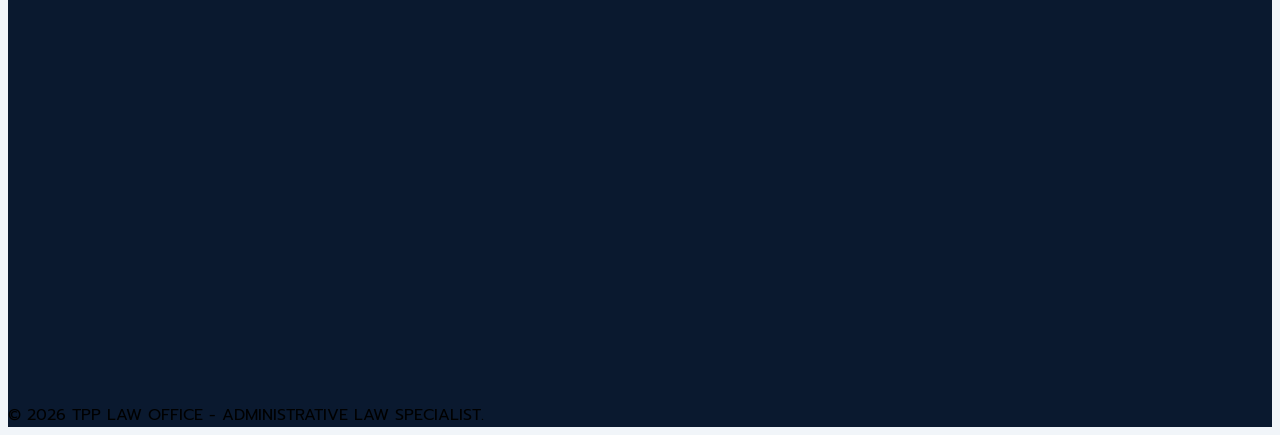
==== commit 28f4dfab: "UI: Update Line contact link and fix floating button focus/active states" ====
--- a/index.html
+++ b/index.html
@@ -5,188 +5,263 @@
     <meta name="viewport" content="width=device-width, initial-scale=1.0">
     <title>ทนายเทพพิทักษ์ (TPP Law) | ทนายความคดีปกครอง เชี่ยวชาญคดีวินัยและละเมิด</title>
     <meta name="description" content="ทนายเทพพิทักษ์ (TPP Law) เชี่ยวชาญคดีปกครอง คดีวินัยข้าราชการ คดีโต้แย้งคำสั่งทางปกครอง และคดีความรับผิดทางละเมิด ให้คำปรึกษากฎหมายปกครองทั้งในชลบุรีและกรุงเทพฯ">
-    <meta name="keywords" content="ทนายคดีปกครอง, ทนายเทพพิทักษ์, TPP Law, คดีวินัยข้าราชการ, คดีปกครอง ชลบุรี, คดีปกครอง กรุงเทพ, ทนายความ บ่อวิน, ฟ้องศาลปกครอง">
-    <link rel="canonical" href="https://www.tpp-law.com/">
-
-    <!-- Open Graph / Facebook -->
-    <meta property="og:type" content="website">
-    <meta property="og:url" content="https://www.tpp-law.com/">
-    <meta property="og:title" content="ทนายเทพพิทักษ์ (TPP Law) | ทนายความคดีปกครอง">
-    <meta property="og:description" content="เชี่ยวชาญการว่าความคดีปกครอง ปกป้องสิทธิข้าราชการและเอกชน">
-    <meta property="og:image" content="https://www.tpp-law.com/og-image.jpg">
-
-    <!-- Twitter -->
-    <meta property="twitter:card" content="summary_large_image">
-    <meta property="twitter:url" content="https://www.tpp-law.com/">
-    <meta property="twitter:title" content="ทนายเทพพิทักษ์ (TPP Law) | ทนายความคดีปกครอง">
-    <meta property="twitter:description" content="เชี่ยวชาญการว่าความคดีปกครอง ปกป้องสิทธิข้าราชการและเอกชน">
-    <meta property="twitter:image" content="https://www.tpp-law.com/og-image.jpg">
-
-    <!-- Structured Data -->
-    <script type="application/ld+json">
-    {
-      "@context": "https://schema.org",
-      "@type": "LegalService",
-      "name": "ทนายเทพพิทักษ์ (TPP Law)",
-      "description": "ทนายความผู้เชี่ยวชาญด้านคดีปกครอง คดีวินัย และความรับผิดทางละเมิด",
-      "image": "https://www.tpp-law.com/og-image.jpg",
-      "url": "https://www.tpp-law.com/",
-      "telephone": "098-496-2311",
-      "address": [
-        {
-          "@type": "PostalAddress",
-          "streetAddress": "271/343 หมู่ที่ 3 ตำบลบ่อวิน อำเภอศรีราชา",
-          "addressLocality": "ชลบุรี",
-          "postalCode": "20230",
-          "addressCountry": "TH"
-        },
-        {
-          "@type": "PostalAddress",
-          "streetAddress": "104/35 แขวงวิภาวดีรังสิต เขตดินแดง",
-          "addressLocality": "กรุงเทพมหานคร",
-          "postalCode": "10400",
-          "addressCountry": "TH"
-        }
-      ],
-      "geo": {
-        "@type": "GeoCoordinates",
-        "latitude": 13.0327083,
-        "longitude": 101.0802363
-      },
-      "openingHoursSpecification": {
-        "@type": "OpeningHoursSpecification",
-        "dayOfWeek": [
-          "Monday",
-          "Tuesday",
-          "Wednesday",
-          "Thursday",
-          "Friday"
-        ],
-        "opens": "08:30",
-        "closes": "17:30"
-      }
-    }
-    </script>
-
-    <link rel="stylesheet" href="style.css">
-    <link rel="preconnect" href="https://fonts.googleapis.com">
-    <link rel="preconnect" href="https://fonts.gstatic.com" crossorigin>
-    <link href="https://fonts.googleapis.com/css2?family=Sarabun:wght@400;600;700&family=Inter:wght@400;600;700&display=swap" rel="stylesheet">
+    
+    <!-- Tailwind CSS CDN -->
+    <script src="https://cdn.tailwindcss.com"></script>
+    <!-- Google Fonts: Prompt & Sarabun -->
+    <link href="https://fonts.googleapis.com/css2?family=Prompt:wght@300;400;600;700&family=Sarabun:wght@300;400;600&display=swap" rel="stylesheet">
+    <!-- FontAwesome Icons -->
+    <link rel="stylesheet" href="https://cdnjs.cloudflare.com/ajax/libs/font-awesome/6.4.0/css/all.min.css">
+    
+    <style>
+        body {
+            font-family: 'Prompt', sans-serif;
+            background-color: #f1f5f9;
+        }
+        .sarabun { font-family: 'Sarabun', sans-serif; }
+        .navy-bg { background-color: #0A192F; }
+        .navy-text { color: #0A192F; }
+        .gold-text { color: #D4AF37; }
+        .gold-bg { background-color: #D4AF37; }
+        .crimson-text { color: #8B0000; }
+        
+        .hero-section {
+            background: linear-gradient(rgba(10, 25, 47, 0.85), rgba(10, 25, 47, 0.85)), 
+                        url('https://images.unsplash.com/photo-1505664194779-8beaceb93744?ixlib=rb-4.0.3&auto=format&fit=crop&w=1920&q=80');
+            background-size: cover;
+            background-position: center;
+        }
+        .service-img {
+            height: 200px;
+            object-fit: cover;
+            width: 100%;
+        }
+        .service-card:hover {
+            transform: translateY(-5px);
+            box-shadow: 0 20px 25px -5px rgba(0, 0, 0, 0.1), 0 10px 10px -5px rgba(0, 0, 0, 0.04);
+        }
+        .fab {
+            position: fixed;
+            bottom: 30px;
+            right: 30px;
+            z-index: 1000;
+        }
+    </style>
 </head>
-<body>
-    <div class="top-bar">
-        <div class="container">
-            <a href="tel:0984962311" class="top-link"><i class="icon">📞</i> ปรึกษาคดีโทร: <strong>098-496-2311</strong></a>
-        </div>
-    </div>
-    <header>
-        <nav class="container">
-            <div class="logo"><a href="/" aria-label="TPP LAW Home">TPP LAW</a></div>
-            <ul class="nav-links">
-                <li><a href="#hero">หน้าแรก</a></li>
-                <li><a href="#services">ขอบเขตงาน</a></li>
-                <li><a href="#about">เกี่ยวกับเรา</a></li>
-                <li><a href="tel:0984962311" class="nav-cta">โทรปรึกษาด่วน</a></li>
-            </ul>
-        </nav>
-    </header>
-
-    <main>
-        <section id="hero" class="hero">
-            <div class="container">
-                <h1>ทนายความคดีปกครอง</h1>
-                <p>เชี่ยวชาญการว่าความคดีปกครอง ปกป้องสิทธิและเสรีภาพของข้าราชการและเอกชนจากการกระทำของหน่วยงานรัฐ</p>
-                <div class="hero-actions">
-                    <a href="tel:0984962311" class="btn btn-call">📞 โทรปรึกษาคดี: 098-496-2311</a>
-                    <a href="#services" class="btn btn-outline">ขอบเขตงาน</a>
-                </div>
-            </div>
-        </section>
-
-        <section id="services" class="section">
-            <div class="container">
-                <h2>ขอบเขตงานที่รับผิดชอบ</h2>
-                <div class="news-grid">
-                    <article class="news-card">
-                        <h3>1. คดีวินัยข้าราชการ</h3>
-                        <p>ว่าความและอุทธรณ์คดีวินัย ไม่ว่าจะเป็นการลงโทษตัดเงินเดือน ปลดออก หรือไล่ออก จากการปฏิบัติหน้าที่</p>
-                    </article>
-                    <article class="news-card">
-                        <h3>2. คดีโต้แย้งคำสั่งทางปกครอง</h3>
-                        <p>คดีโต้แย้งคำสั่งให้ชดใช้เงิน การตรวจสอบความรับผิดทางละเมิดของเจ้าหน้าที่ และคำสั่งอื่นๆ ที่ไม่ชอบด้วยกฎหมาย</p>
-                    </article>
-                    <article class="news-card">
-                        <h3>3. คดีสัญญาทางปกครอง</h3>
-                        <p>ปัญหาข้อพิพาทเกี่ยวกับสัญญาจ้าง การส่งมอบงาน การตรวจรับงาน และการโต้แย้งข้อตกลงในสัญญาที่ทำกับภาครัฐ</p>
-                    </article>
-                    <article class="news-card">
-                        <h3>4. คดีความรับผิดทางละเมิด</h3>
-                        <p>คดีที่ได้รับความเดือดร้อนหรือเสียหายจากการกระทำ หรือการละเลยต่อหน้าที่ของเจ้าหน้าที่รัฐและหน่วยงานทางปกครอง</p>
-                    </article>
-                </div>
-            </div>
-        </section>
-
-        <section id="about" class="section bg-light">
-            <div class="container">
-                <h2>เกี่ยวกับเรา</h2>
-                <div class="grid">
-                    <div class="text">
+<body class="text-slate-900">
+
+    <!-- Header -->
+    <nav class="navy-bg text-white sticky top-0 z-50 shadow-xl border-b border-amber-900/30">
+        <div class="container mx-auto px-6 py-4 flex justify-between items-center">
+            <div class="flex items-center space-x-3">
+                <i class="fas fa-balance-scale text-4xl gold-text"></i>
+                <div>
+                    <div class="text-2xl font-bold tracking-tight leading-none">TPP <span class="gold-text">LAW</span></div>
+                    <div class="text-[10px] uppercase tracking-[0.2em] gold-text opacity-80">Administrative Law Expert</div>
+                </div>
+            </div>
+            <div class="hidden md:flex space-x-8 items-center font-medium">
+                <a href="#" class="hover:text-amber-400 transition">หน้าแรก</a>
+                <a href="#services" class="hover:text-amber-400 transition">ขอบเขตงาน</a>
+                <a href="#about" class="hover:text-amber-400 transition">เกี่ยวกับเรา</a>
+                <a href="forth.html" class="hover:text-amber-400 transition">กระดานข้อความ</a>
+                <a href="tel:0984962311" class="gold-bg text-slate-900 px-5 py-2 rounded font-bold hover:bg-amber-500 transition">ปรึกษาคดีด่วน</a>
+            </div>
+        </div>
+    </nav>
+
+    <!-- Hero Section -->
+    <section class="hero-section h-[650px] flex items-center text-white relative overflow-hidden">
+        <div class="container mx-auto px-6 relative z-10">
+            <div class="max-w-3xl">
+                <h1 class="text-4xl md:text-6xl font-bold mb-6 leading-tight">
+                    ทนายความ <br>
+                    <span class="gold-text underline decoration-amber-600/50">คดีปกครอง</span>
+                </h1>
+                <p class="text-xl md:text-2xl mb-10 text-slate-300 sarabun leading-relaxed">
+                    เชี่ยวชาญการว่าความคดีปกครอง ปกป้องสิทธิและเสรีภาพของข้าราชการและเอกชนจากการกระทำของหน่วยงานรัฐ
+                </p>
+                <div class="flex flex-wrap gap-4">
+                    <a href="tel:0984962311" class="gold-bg hover:bg-amber-600 text-slate-900 font-bold px-10 py-4 rounded-lg transition shadow-2xl flex items-center">
+                        <i class="fas fa-phone-alt mr-2"></i> โทรปรึกษาคดี: 098-496-2311
+                    </a>
+                    <div class="bg-white/10 backdrop-blur-md border border-white/20 px-6 py-4 rounded-lg flex items-center">
+                        <i class="fas fa-shield-alt text-2xl gold-text mr-3"></i>
+                        <span class="text-sm">รักษาความลับสูงสุด<br>ตามจรรยาบรรณวิชาชีพ</span>
+                    </div>
+                </div>
+            </div>
+        </div>
+        <!-- Accent -->
+        <div class="absolute bottom-0 right-0 w-1/3 h-1 gold-bg opacity-50"></div>
+    </section>
+
+    <!-- Specialized Services -->
+    <section id="services" class="py-24">
+        <div class="container mx-auto px-6">
+            <div class="text-center mb-16">
+                <h2 class="text-3xl md:text-5xl font-bold navy-text mb-4">ขอบเขตงานที่รับผิดชอบ</h2>
+                <p class="text-slate-600 max-w-2xl mx-auto sarabun">เรามีความเข้าใจลึกซึ้งในระบบราชการและกฎหมายมหาชน พร้อมต่อสู้เพื่อความถูกต้องในทุกขั้นตอน</p>
+                <div class="w-24 h-1.5 gold-bg mx-auto mt-6"></div>
+            </div>
+            
+            <div class="grid grid-cols-1 md:grid-cols-2 lg:grid-cols-4 gap-8">
+                <!-- Service 1: Disciplinary -->
+                <div class="service-card bg-white rounded-2xl overflow-hidden shadow-lg transition duration-300">
+                    <img src="https://images.unsplash.com/photo-1589829545856-d10d557cf95f?ixlib=rb-4.0.3&auto=format&fit=crop&w=800&q=80" alt="คดีวินัย" class="service-img">
+                    <div class="p-8">
+                        <h3 class="text-xl font-bold navy-text mb-4">1. คดีวินัยข้าราชการ</h3>
+                        <p class="text-slate-600 sarabun leading-relaxed">
+                            ว่าความและอุทธรณ์คดีวินัย ไม่ว่าจะเป็นการลงโทษตัดเงินเดือน ปลดออก หรือไล่ออก จากการปฏิบัติหน้าที่
+                        </p>
+                    </div>
+                </div>
+
+                <!-- Service 2: Admin Orders -->
+                <div class="service-card bg-white rounded-2xl overflow-hidden shadow-lg transition duration-300">
+                    <img src="https://images.unsplash.com/photo-1554224155-6726b3ff858f?ixlib=rb-4.0.3&auto=format&fit=crop&w=800&q=80" alt="คำสั่งทางปกครอง" class="service-img">
+                    <div class="p-8">
+                        <h3 class="text-xl font-bold navy-text mb-4">2. คดีโต้แย้งคำสั่งทางปกครอง</h3>
+                        <p class="text-slate-600 sarabun leading-relaxed">
+                            คดีโต้แย้งคำสั่งให้ชดใช้เงิน การตรวจสอบความรับผิดทางละเมิดของเจ้าหน้าที่ และคำสั่งอื่นๆ ที่ไม่ชอบด้วยกฎหมาย
+                        </p>
+                    </div>
+                </div>
+
+                <!-- Service 3: Contracts -->
+                <div class="service-card bg-white rounded-2xl overflow-hidden shadow-lg transition duration-300">
+                    <img src="https://images.unsplash.com/photo-1450101499163-c8848c66ca85?ixlib=rb-4.0.3&auto=format&fit=crop&w=800&q=80" alt="สัญญาทางปกครอง" class="service-img">
+                    <div class="p-8">
+                        <h3 class="text-xl font-bold navy-text mb-4">3. คดีสัญญาทางปกครอง</h3>
+                        <p class="text-slate-600 sarabun leading-relaxed">
+                            ปัญหาข้อพิพาทเกี่ยวกับสัญญาจ้าง การส่งมอบงาน การตรวจรับงาน และการโต้แย้งข้อตกลงในสัญญาที่ทำกับภาครัฐ
+                        </p>
+                    </div>
+                </div>
+
+                <!-- Service 4: Torts -->
+                <div class="service-card bg-white rounded-2xl overflow-hidden shadow-lg transition duration-300">
+                    <img src="https://images.unsplash.com/photo-1453945619913-79ec89a82c51?ixlib=rb-4.0.3&auto=format&fit=crop&w=800&q=80" alt="ละเมิดทางปกครอง" class="service-img">
+                    <div class="p-8">
+                        <h3 class="text-xl font-bold navy-text mb-4">4. คดีความรับผิดทางละเมิด</h3>
+                        <p class="text-slate-600 sarabun leading-relaxed">
+                            คดีที่ได้รับความเดือดร้อนหรือเสียหายจากการกระทำ หรือการละเลยต่อหน้าที่ของเจ้าหน้าที่รัฐและหน่วยงานทางปกครอง
+                        </p>
+                    </div>
+                </div>
+            </div>
+        </div>
+    </section>
+
+    <!-- About Section -->
+    <section id="about" class="py-20 bg-slate-50">
+        <div class="container mx-auto px-6">
+            <div class="flex flex-col md:flex-row items-center gap-12">
+                <div class="md:w-1/2">
+                    <h2 class="text-3xl md:text-5xl font-bold navy-text mb-8">เกี่ยวกับเรา</h2>
+                    <div class="space-y-6 text-slate-700 sarabun text-lg leading-relaxed">
                         <p>เรามุ่งเน้นการให้ความช่วยเหลือทางกฎหมายในคดีปกครองโดยเฉพาะ ด้วยความเข้าใจในระเบียบปฏิบัติราชการและตัวกฎหมายปกครองที่ซับซ้อน</p>
                         <p>เราพร้อมยืนเคียงข้างข้าราชการและผู้ถูกกระทบสิทธิจากการใช้อำนาจรัฐ เพื่อให้ได้รับความเป็นธรรมตามกฎหมาย</p>
                     </div>
-                    <div class="about-image">
-                        <img src="https://images.unsplash.com/photo-1505664194779-8beaceb93744?ixlib=rb-1.2.1&auto=format&fit=crop&w=1350&q=80" alt="สำนักงานทนายความ TPP Law" loading="lazy">
-                    </div>
-                </div>
-            </div>
-        </section>
-
-        <section id="contact" class="section">
-            <div class="container">
-                <h2>ติดต่อเรา</h2>
-                <div class="contact-grid">
-                    <div class="contact-main">
-                        <div class="contact-card">
-                            <h3>ข้อมูลติดต่อหลัก</h3>
-                            <p><strong>ชื่อ:</strong> ทนายเทพพิทักษ์ (TPP Law)</p>
-                            <p><strong>เบอร์โทรศัพท์:</strong> 098-496-2311</p>
-                            <p><strong>อีเมล:</strong> tphuaksa@gmail.com</p>
-                            <p><strong>เว็บไซต์:</strong> www.tpp-law.com</p>
+                    <div class="mt-10 flex gap-8">
+                        <div>
+                            <div class="text-4xl font-bold navy-text mb-1">12+</div>
+                            <div class="text-sm text-slate-500 uppercase tracking-widest">ปีประสบการณ์</div>
                         </div>
-                    </div>
-
-                    <div class="address-grid">
-                        <div class="address-card">
-                            <h4><i class="icon">📍</i> สาขาชลบุรี (สำนักงานหลัก)</h4>
-                            <p>271/343 หมู่ที่ 3 ตำบลบ่อวิน อำเภอศรีราชา จังหวัดชลบุรี 20230</p>
+                        <div>
+                            <div class="text-4xl font-bold navy-text mb-1">500+</div>
+                            <div class="text-sm text-slate-500 uppercase tracking-widest">คดีที่ดูแล</div>
                         </div>
-                        <div class="address-card">
-                            <h4><i class="icon">📍</i> สาขากรุงเทพฯ</h4>
-                            <p>104/35 แขวงวิภาวดีรังสิต เขตดินแดง กรุงเทพมหานคร 10400</p>
-                        </div>
-                    </div>
-                </div>
-
-                <div class="map-container" style="margin-top: 3rem;">
-                    <!-- Google Maps Embed -->
-                    <iframe src="https://www.google.com/maps/embed?pb=!1m18!1m12!1m3!1d3872.954670544452!2d101.08023625074314!3d13.032708263732891!2m3!1f0!2f0!3f0!3m2!1i1024!2i768!4f13.1!3m3!1m2!1s0x3102c7f9271eb55d%3A0x60acb5c29b623179!2z4Liq4Liz4LiZ4Lix4LiB4LiH4Liy4LiZIOC5gOC4l-C4nuC4nuC4tOC4l-C4seC4geC4qeC5jCDguJfguJnguLLguKLguITguKfguLLguKE!5e1!3m2!1sth!2sth!4v1778157464120!5m2!1sth!2sth" width="100%" height="450" style="border:0; border-radius: 8px;" allowfullscreen="" loading="lazy" referrerpolicy="no-referrer-when-downgrade"></iframe>
-                </div>
-            </div>
-        </section>
-    </main>
-
-    <footer>
-        <div class="container">
-            <p>&copy; 2026 TPP LAW. All rights reserved.</p>
+                    </div>
+                </div>
+                <div class="md:w-1/2">
+                    <img src="https://images.unsplash.com/photo-1505664194779-8beaceb93744?ixlib=rb-1.2.1&auto=format&fit=crop&w=1350&q=80" alt="TPP Law" class="rounded-3xl shadow-2xl">
+                </div>
+            </div>
+        </div>
+    </section>
+
+    <!-- Footer & Contact -->
+    <footer id="contact" class="navy-bg text-white pt-20">
+        <div class="container mx-auto px-6 pb-12">
+            <div class="grid grid-cols-1 md:grid-cols-4 gap-12">
+                <div class="md:col-span-2">
+                    <div class="flex items-center space-x-3 mb-6">
+                        <i class="fas fa-balance-scale text-4xl gold-text"></i>
+                        <span class="text-2xl font-bold">TPP <span class="gold-text">LAW</span></span>
+                    </div>
+                    <p class="text-slate-400 sarabun leading-relaxed mb-6 max-w-md">
+                        เราคือที่พึ่งสุดท้ายสำหรับผู้ที่ไม่ได้รับความธรรมจากอำนาจรัฐ พร้อมให้คำปรึกษาด้วยความจริงใจและยึดมั่นในผลประโยชน์สูงสุดของลูกความ
+                    </p>
+                    <div class="flex space-x-4">
+                        <a href="https://line.me/ti/p/~tphuaksa" class="w-10 h-10 rounded-full bg-white/10 flex items-center justify-center hover:gold-bg hover:text-slate-900 transition">
+                            <i class="fab fa-line"></i>
+                        </a>
+                        <a href="#" class="w-10 h-10 rounded-full bg-white/10 flex items-center justify-center hover:gold-bg hover:text-slate-900 transition">
+                            <i class="fab fa-facebook-f"></i>
+                        </a>
+                    </div>
+                </div>
+                <div>
+                    <h4 class="text-lg font-bold mb-6 gold-text">เมนู</h4>
+                    <ul class="space-y-4 text-slate-400 sarabun text-sm">
+                        <li><a href="#" class="hover:text-white transition">หน้าแรก</a></li>
+                        <li><a href="#services" class="hover:text-white transition">ขอบเขตงาน</a></li>
+                        <li><a href="#about" class="hover:text-white transition">เกี่ยวกับเรา</a></li>
+                        <li><a href="forth.html" class="hover:text-white transition">กระดานข้อความ</a></li>
+                        <li><a href="tel:0984962311" class="hover:text-white transition">ปรึกษาด่วน</a></li>
+                    </ul>
+                </div>
+                <div>
+                    <h4 class="text-lg font-bold mb-6 gold-text">ติดต่อสำนักงาน</h4>
+                    <ul class="space-y-4 text-slate-400 sarabun text-sm">
+                        <li class="flex items-start">
+                            <i class="fas fa-map-marker-alt mt-1 mr-3 gold-text"></i>
+                            <span><b>สาขาชลบุรี (หลัก):</b> 271/343 หมู่ที่ 3 ต.บ่อวิน อ.ศรีราชา จ.ชลบุรี 20230</span>
+                        </li>
+                        <li class="flex items-start">
+                            <i class="fas fa-map-marker-alt mt-1 mr-3 gold-text"></i>
+                            <span><b>สาขากรุงเทพฯ:</b> 104/35 แขวงวิภาวดีรังสิต เขตดินแดง กทม. 10400</span>
+                        </li>
+                        <li class="flex items-center">
+                            <i class="fas fa-phone-alt mr-3 gold-text"></i>
+                            <span>098-496-2311</span>
+                        </li>
+                        <li class="flex items-center">
+                            <i class="fas fa-envelope mr-3 gold-text"></i>
+                            <span>tphuaksa@gmail.com</span>
+                        </li>
+                    </ul>
+                </div>
+            </div>
+
+            <!-- Google Map Section (ศาลปกครองกลาง) -->
+            <div class="mt-16 rounded-2xl overflow-hidden border border-white/10 shadow-2xl">
+                <iframe 
+                    src="https://www.google.com/maps/embed?pb=!1m18!1m12!1m3!1d3874.3218556754026!2d100.56353987588147!3d13.819717795719918!2m3!1f0!2f0!3f0!3m2!1i1024!2i768!4f13.1!3m3!1m2!1s0x30e29db193b21665%3A0xc3b8445763071879!2z4Lio4Liy4Lil4Lib4LiB4LiE4Lij4Lit4LiH4LiB4Lil4Liy4LiH!5e0!3m2!1sth!2sth!4v1715159000000!5m2!1sth!2sth" 
+                    width="100%" 
+                    height="400" 
+                    style="border:0;" 
+                    allowfullscreen="" 
+                    loading="lazy" 
+                    referrerpolicy="no-referrer-when-downgrade">
+                </iframe>
+            </div>
+        </div>
+        <div class="bg-black/30 py-6 text-center text-slate-500 text-xs tracking-widest">
+            &copy; 2026 TPP LAW OFFICE - ADMINISTRATIVE LAW SPECIALIST.
         </div>
     </footer>
 
-    <a href="tel:0984962311" class="floating-call-btn" aria-label="โทรปรึกษาทนาย">
-        <span class="pulse"></span>
-        <i class="icon">📞</i>
-    </a>
-
-    <script src="script.js"></script>
+    <!-- Floating Action Button -->
+    <div class="fab">
+        <a href="https://line.me/ti/p/~tphuaksa" class="bg-green-600 w-16 h-16 rounded-full shadow-2xl flex items-center justify-center text-white text-3xl hover:scale-110 active:scale-95 transition duration-300 mb-4">
+            <i class="fab fa-line"></i>
+        </a>
+        <a href="tel:0984962311" class="gold-bg w-16 h-16 rounded-full shadow-2xl flex items-center justify-center text-slate-900 text-3xl hover:scale-110 active:scale-95 transition duration-300">
+            <i class="fas fa-phone-alt"></i>
+        </a>
+    </div>
+
 </body>
-</html>+</html>
